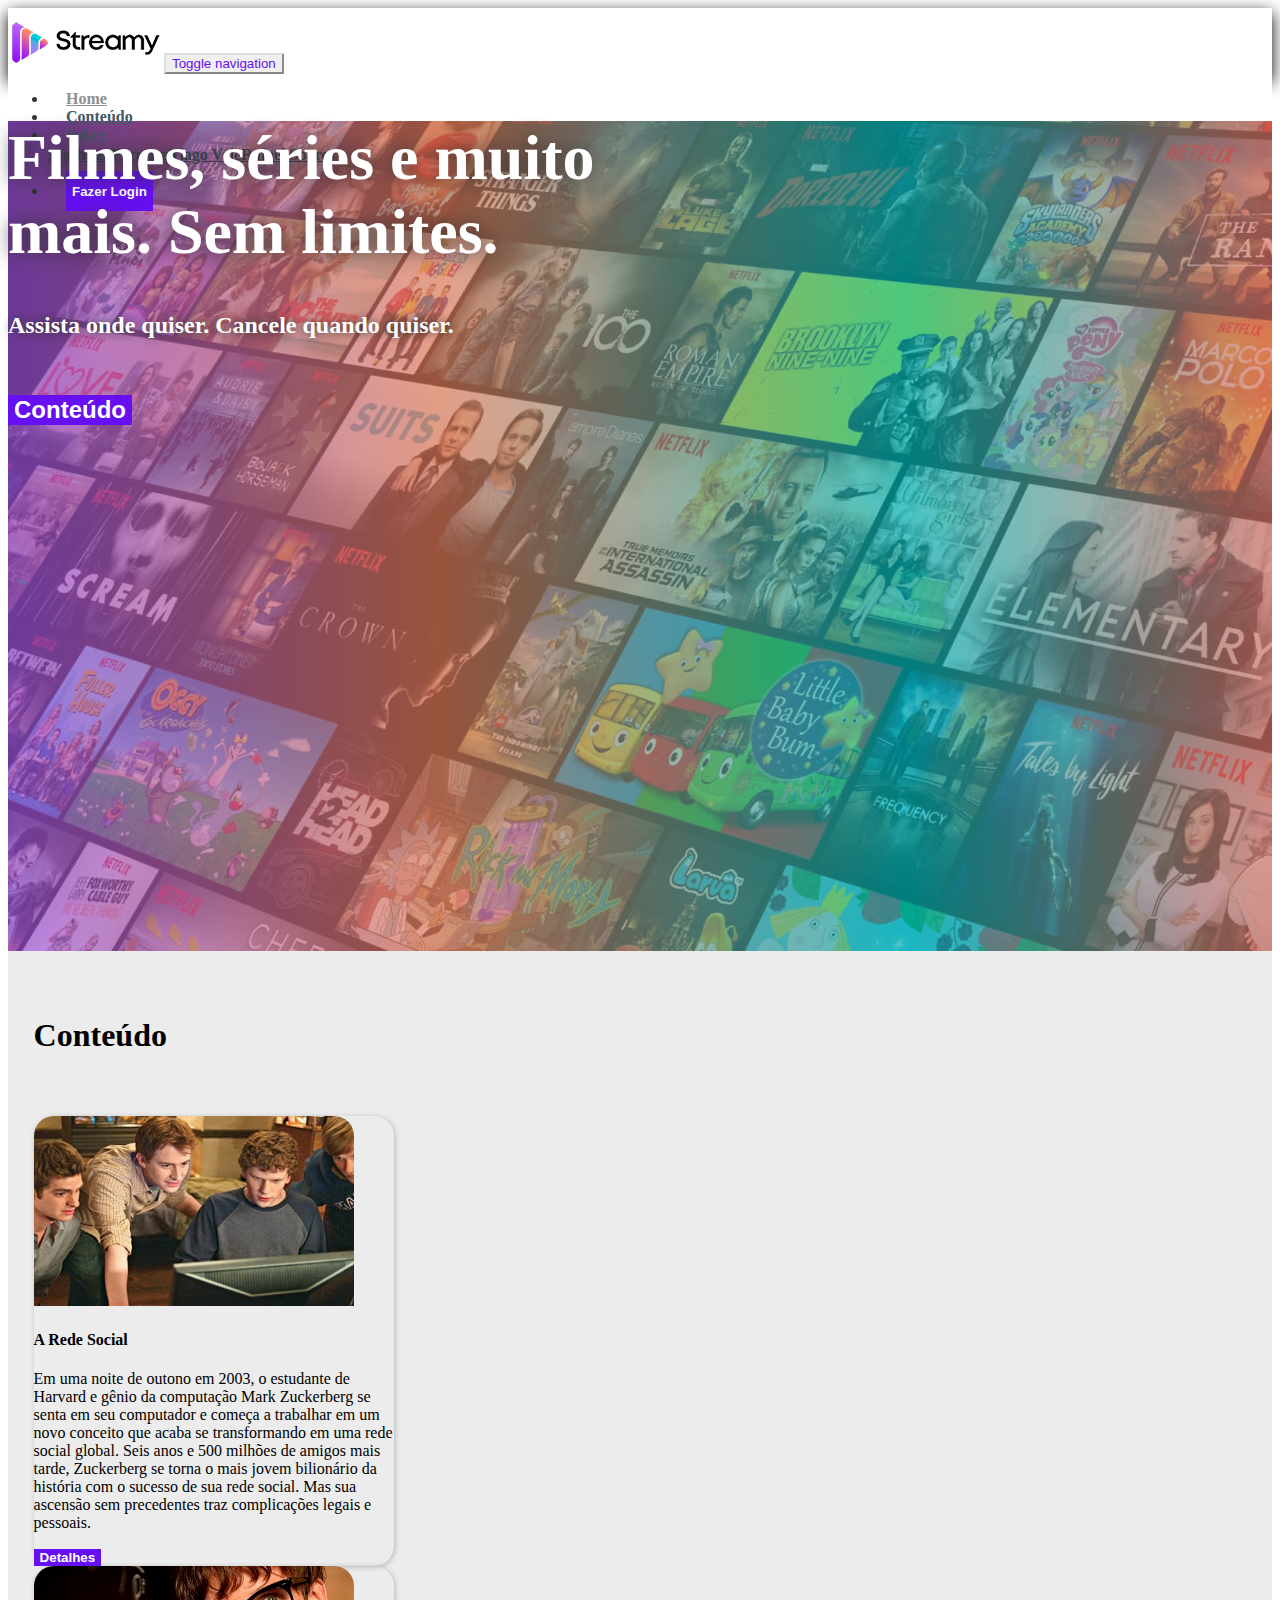
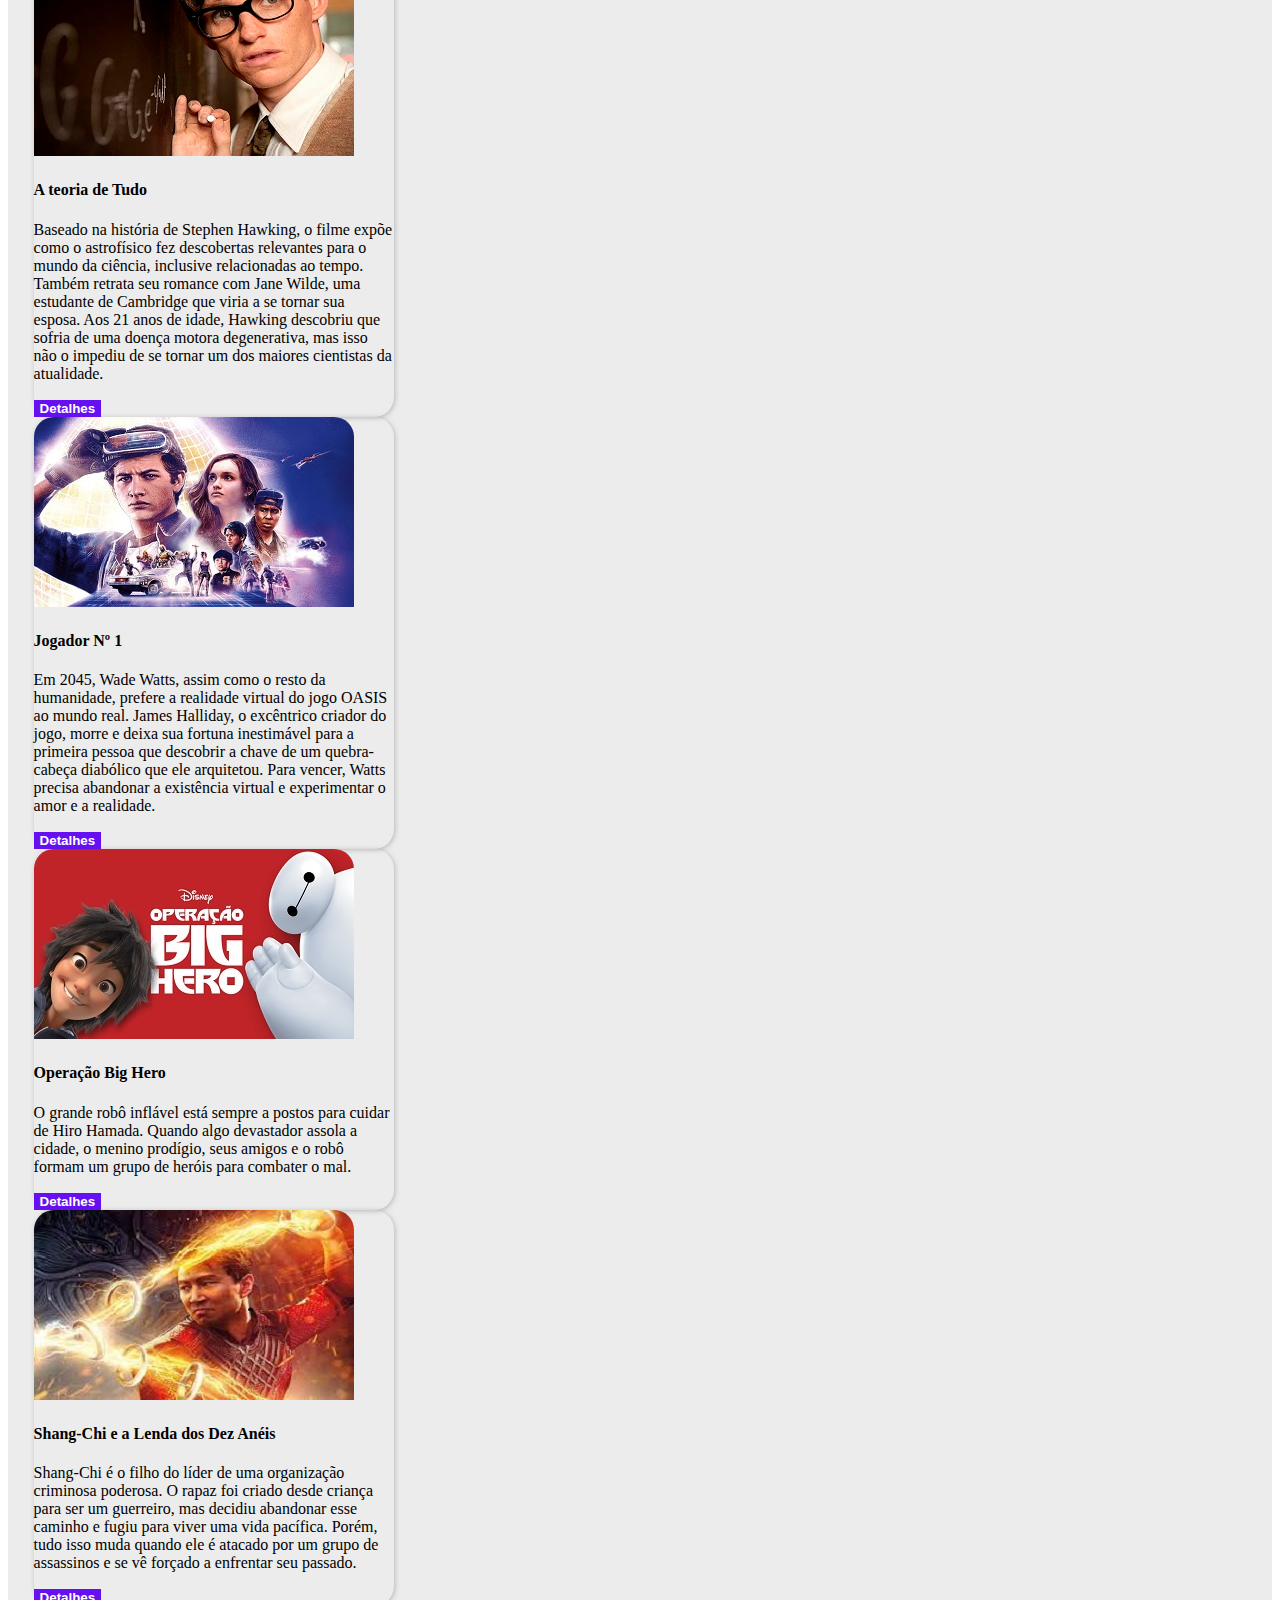
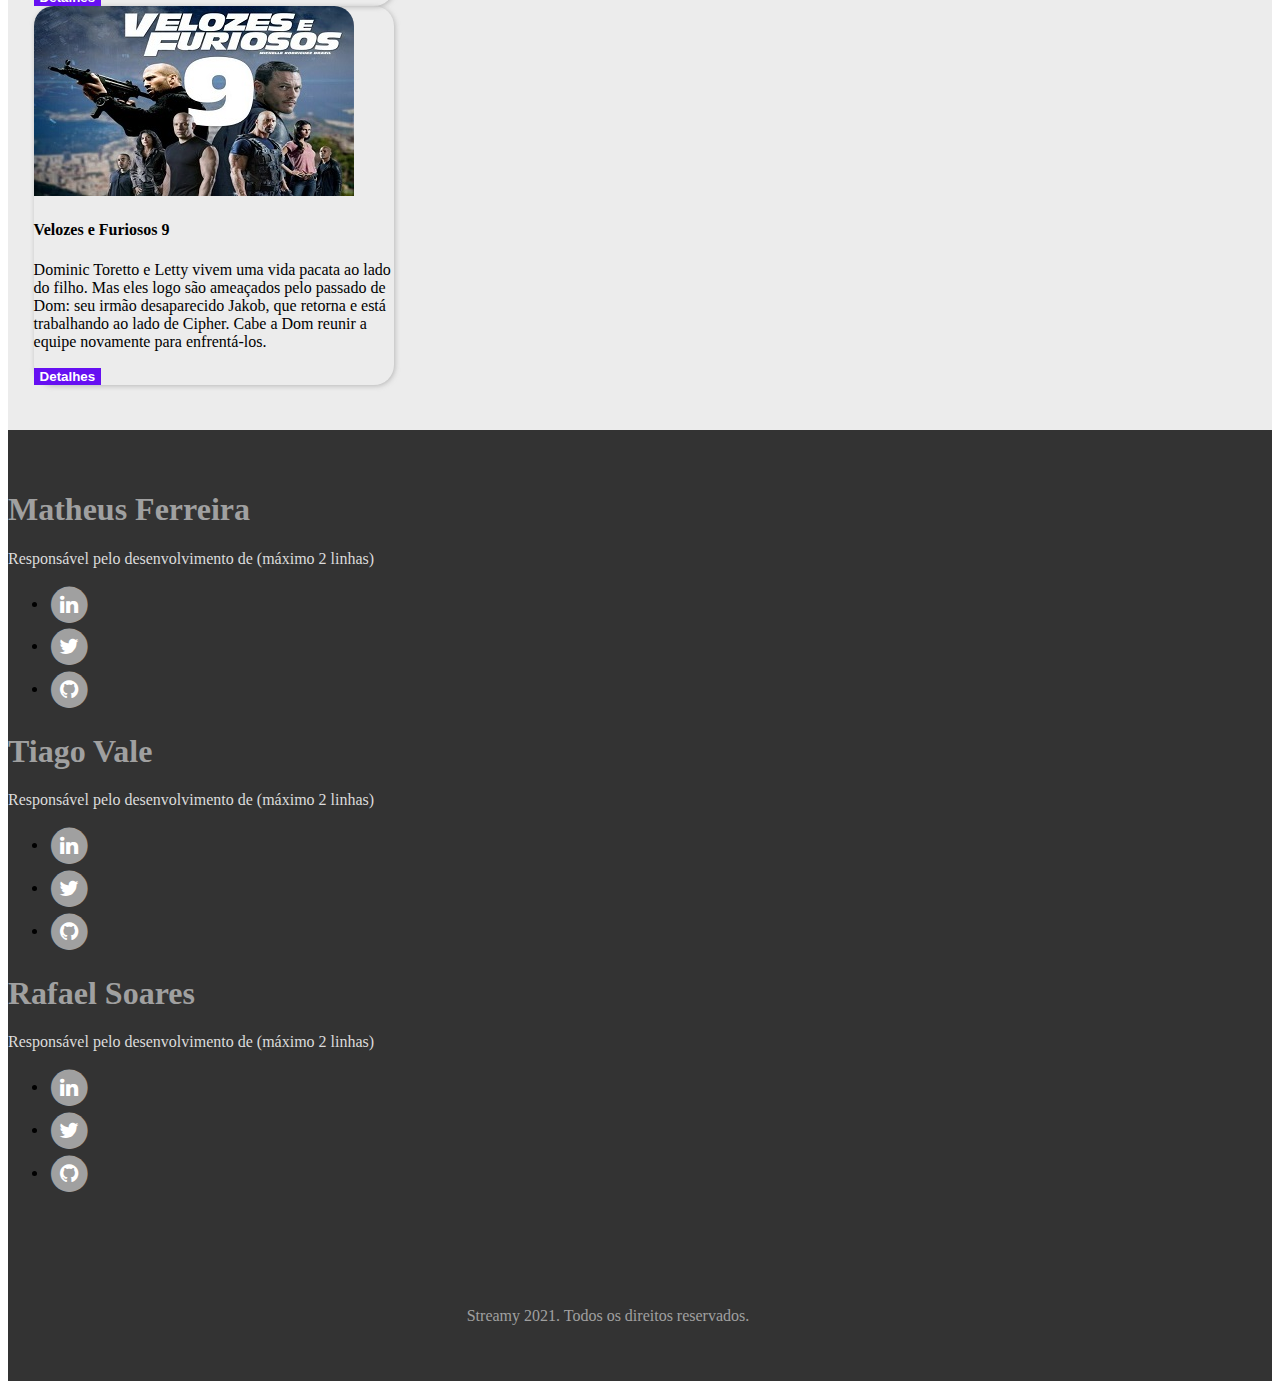
==== index.html @ 16a861c8 "adicionado titulo e sinopse pagina inicial" ====
<!DOCTYPE html>
<html lang="pt-br">
	<head>
		<meta charset="utf-8">
		<meta name="viewport" content="width=device-width, initial-scale=1.0, shrink-to-fit=no">
		<title>Streamy | Home</title>
		<link href="https://cdn.jsdelivr.net/npm/bootstrap@5.1.3/dist/css/bootstrap.min.css" rel="stylesheet" integrity="sha384-1BmE4kWBq78iYhFldvKuhfTAU6auU8tT94WrHftjDbrCEXSU1oBoqyl2QvZ6jIW3" crossorigin="anonymous">
		<link rel="stylesheet" href="https://cdnjs.cloudflare.com/ajax/libs/font-awesome/4.7.0/css/font-awesome.min.css">
		<link rel="stylesheet" href="css/styles.css">
	</head>
	<body>


		<!-- Início: Navegação -->
		<header id="site-nav" class="sticky-top">
			<div id="site-nav-container" class="container-fluid d-flex justify-content-center">
				<nav id="site-nav-navbar" class="navbar navbar-light navbar-expand-md navigation-clean">
					<div id="site-nav-logo" class="container">
						<a href="#"><img src="img/logo.png" alt="Streamy Logo"></a><button data-bs-toggle="collapse" class="navbar-toggler" data-bs-target="#site-nav-menu"><span class="visually-hidden">Toggle navigation</span><span class="navbar-toggler-icon"></span></button>
						<div id="site-nav-menu" class="collapse navbar-collapse">
							<ul class="navbar-nav text-uppercase d-flex align-items-center ms-auto">
								<li class="nav-item"><a class="nav-link active" href="index.html">Home</a></li>
								<li class="nav-item"><a class="nav-link" href="#site-main-conteudo">Conteúdo</a></li>
								<li class="nav-item dropdown">
									<a class="dropdown-toggle nav-link" aria-expanded="false" data-bs-toggle="dropdown" href="#">Sobre</a>
									<div class="dropdown-menu"><a class="dropdown-item" href="#">Matheus Ferreira</a><a class="dropdown-item" href="#">Tiago Vale</a><a class="dropdown-item" href="#">Rafael Soares</a></div>
								</li>
								<li class="nav-item"><a class="nav-link" href="#"><button id="site-button" class="button-login btn btn-primary text-uppercase" type="button">Fazer Login</button></a></li>
							</ul>
						</div>
					</div>
				</nav>
			</div>
		</header>
		<!-- Fim: Navegação -->


		<!-- Início: Conteúdo Principal -->
		<main>

			<!-- Início: Hero Banner -->
			<div id="site-main-hero" class="container-fluid d-flex justify-content-center align-items-center">
				<div class="row">
					<div id="site-main-hero-content" class="col text-center">
						<h1 class="hero-title">Filmes, séries e muito mais. Sem limites.</h1>
						<h2>Assista onde quiser. Cancele quando quiser.</h2>
						<button id="site-button" class="btn btn-primary text-uppercase button-conteudo" type="button">Conteúdo</button>
					</div>
				</div>
			</div>
			<!-- End: Container Hero Banner -->

			<!-- Start: Container Seção Conteúdo -->
			<div id="site-main-conteudo" class="container-fluid d-flex flex-column align-items-center">
				<div class="row tamanho-fixo">
					<div class="col">
						<h1 class="text-center">Conteúdo</h1>
					</div>
				</div>
				<div id="container-cartoes" class="row tamanho-fixo d-flex justify-content-center gap-3">
					<div id="card-filmes" class="col-sm-auto col-md-6 col-lg-6 col-xl-4 col-xxl-4 card-streamy">
						<div class="card-group">
							<div class="card">
								<img class="card-img-top w-100 d-block" src="img/a-rede-social.jpg" alt="A Rede Social">
								<div class="card-body">
									<h4 class="card-title">A Rede Social</h4>
									<p class="card-text">Em uma noite de outono em 2003, o estudante de Harvard e gênio da computação Mark Zuckerberg se senta em seu computador e começa a trabalhar em um novo conceito que acaba se transformando em uma rede social global. Seis anos e 500 milhões de amigos mais tarde, Zuckerberg se torna o mais jovem bilionário da história com o sucesso de sua rede social. Mas sua ascensão sem precedentes traz complicações legais e pessoais.</p>
									<button id="site-button" class="btn btn-primary" type="button">Detalhes</button>
								</div>
							</div>
						</div>
					</div>
					<div id="card-filmes" class="col-sm-auto col-md-6 col-lg-6 col-xl-4 col-xxl-4 card-streamy">
						<div class="card-group">
							<div class="card">
								<img class="card-img-top w-100 d-block" src="img/a-teoria-de-tudo.jpg" alt="A Teoria de Tudo">
								<div class="card-body">
									<h4 class="card-title">A teoria de Tudo</h4>
									<p class="card-text">Baseado na história de Stephen Hawking, o filme expõe como o astrofísico fez descobertas relevantes para o mundo da ciência, inclusive relacionadas ao tempo. Também retrata seu romance com Jane Wilde, uma estudante de Cambridge que viria a se tornar sua esposa. Aos 21 anos de idade, Hawking descobriu que sofria de uma doença motora degenerativa, mas isso não o impediu de se tornar um dos maiores cientistas da atualidade.</p>
									<button id="site-button" class="btn btn-primary" type="button">Detalhes</button>
								</div>
							</div>
						</div>
					</div>
					<div id="card-filmes" class="col-sm-auto col-md-6 col-lg-6 col-xl-4 col-xxl-4 card-streamy">
						<div class="card-group">
							<div class="card">
								<img class="card-img-top w-100 d-block" src="img/jogador-n1.jpg" alt="Jogador Número 1">
								<div class="card-body">
									<h4 class="card-title">Jogador Nº 1</h4>
									<p class="card-text">Em 2045, Wade Watts, assim como o resto da humanidade, prefere a realidade virtual do jogo OASIS ao mundo real. James Halliday, o excêntrico criador do jogo, morre e deixa sua fortuna inestimável para a primeira pessoa que descobrir a chave de um quebra-cabeça diabólico que ele arquitetou. Para vencer, Watts precisa abandonar a existência virtual e experimentar o amor e a realidade.</p>
									<button id="site-button" class="btn btn-primary" type="button">Detalhes</button>
								</div>
							</div>
						</div>
					</div>
					<div id="card-filmes" class="col-sm-auto col-md-6 col-lg-6 col-xl-4 col-xxl-4 card-streamy">
						<div class="card-group">
							<div class="card">
								<img class="card-img-top w-100 d-block" src="img/operacao-big-hero.jpg" alt="Operação Big Hero">
								<div class="card-body">
									<h4 class="card-title">Operação Big Hero</h4>
									<p class="card-text">O grande robô inflável está sempre a postos para cuidar de Hiro Hamada. Quando algo devastador assola a cidade, o menino prodígio, seus amigos e o robô formam um grupo de heróis para combater o mal.</p>
									<button id="site-button" class="btn btn-primary" type="button">Detalhes</button>
								</div>
							</div>
						</div>
					</div>
					<div id="card-filmes" class="col-sm-auto col-md-6 col-lg-6 col-xl-4 col-xxl-4 card-streamy">
						<div class="card-group">
							<div class="card">
								<img class="card-img-top w-100 d-block" src="img/shang-chi.jpg" alt="Shang-Chi e a Lenda dos Dez Anéis">
								<div class="card-body">
									<h4 class="card-title">Shang-Chi e a Lenda dos Dez Anéis</h4>
									<p class="card-text">Shang-Chi é o filho do líder de uma organização criminosa poderosa. O rapaz foi criado desde criança para ser um guerreiro, mas decidiu abandonar esse caminho e fugiu para viver uma vida pacífica. Porém, tudo isso muda quando ele é atacado por um grupo de assassinos e se vê forçado a enfrentar seu passado.</p>
									<button id="site-button" class="btn btn-primary" type="button">Detalhes</button>
								</div>
							</div>
						</div>
					</div>
					<div id="card-filmes" class="col-sm-auto col-md-6 col-lg-6 col-xl-4 col-xxl-4 card-streamy">
						<div class="card-group">
							<div class="card">
								<img class="card-img-top w-100 d-block" src="img/velozes-e-furiosos9.jpg" alt="Velozes e Furiosos 9">
								<div class="card-body">
									<h4 class="card-title">Velozes e Furiosos 9</h4>
									<p class="card-text">Dominic Toretto e Letty vivem uma vida pacata ao lado do filho. Mas eles logo são ameaçados pelo passado de Dom: seu irmão desaparecido Jakob, que retorna e está trabalhando ao lado de Cipher. Cabe a Dom reunir a equipe novamente para enfrentá-los.</p>
									<button id="site-button" class="btn btn-primary" type="button">Detalhes</button>
								</div>
							</div>
						</div>
					</div>
				</div>
			</div>
			<!-- Fim: Seção Conteúdo -->

		</main>
        <!-- Fim: Conteúdo Principal -->

        <!-- Início: Rodapé -->
		<footer>
			<div class="container-fluid d-flex justify-content-center">
				<div id="container-cartoes" class="row d-flex justify-content-center gap-3 tamanho-fixo">
					<div id="autores" class="col-4 text-center text-sm-center text-md-center text-lg-start text-xl-start text-xxl-start d-flex flex-column justify-content-evenly align-items-center align-items-sm-center align-items-md-center align-items-lg-start align-items-xl-start align-items-xxl-start">
						<h1 class="display-6">Matheus Ferreira</h1>
						<p>Responsável pelo desenvolvimento de (máximo 2 linhas)</p>
						<ul class="list-inline text-center">
							<li class="list-inline-item"><a href="#"><span class="fa-stack fa-lg"><i class="fa fa-circle fa-stack-2x"></i><i class="fa fa-linkedin fa-stack-1x fa-inverse"></i></span></a></li>
							<li class="list-inline-item"><a href="#"><span class="fa-stack fa-lg"><i class="fa fa-circle fa-stack-2x"></i><i class="fa fa-twitter fa-stack-1x fa-inverse"></i></span></a></li>
							<li class="list-inline-item"><a href="#"><span class="fa-stack fa-lg"><i class="fa fa-circle fa-stack-2x"></i><i class="fa fa-github fa-stack-1x fa-inverse"></i></span></a></li>
						</ul>
					</div>
					<div id="autores" class="col-4 text-center text-sm-center text-md-center text-lg-end text-xl-end text-xxl-center d-flex flex-column justify-content-evenly align-items-center align-items-sm-center align-items-md-center align-items-lg-end align-items-xl-end align-items-xxl-center">
						<h1 class="display-6">Tiago Vale</h1>
						<p>Responsável pelo desenvolvimento de (máximo 2 linhas)</p>
						<ul class="list-inline text-center">
							<li class="list-inline-item"><a href="#"><span class="fa-stack fa-lg"><i class="fa fa-circle fa-stack-2x"></i><i class="fa fa-linkedin fa-stack-1x fa-inverse"></i></span></a></li>
							<li class="list-inline-item"><a href="#"><span class="fa-stack fa-lg"><i class="fa fa-circle fa-stack-2x"></i><i class="fa fa-twitter fa-stack-1x fa-inverse"></i></span></a></li>
							<li class="list-inline-item"><a href="#"><span class="fa-stack fa-lg"><i class="fa fa-circle fa-stack-2x"></i><i class="fa fa-github fa-stack-1x fa-inverse"></i></span></a></li>
						</ul>
					</div>
					<div id="autores" class="col-4 text-center text-sm-center text-md-center text-lg-center text-xl-center text-xxl-end d-flex flex-column justify-content-evenly align-items-center align-items-sm-center align-items-md-center align-items-lg-center align-items-xl-center align-items-xxl-end">
						<h1 class="display-6">Rafael Soares</h1>
						<p>Responsável pelo desenvolvimento de (máximo 2 linhas)</p>
						<ul class="list-inline text-center">
							<li class="list-inline-item"><a href="#"><span class="fa-stack fa-lg"><i class="fa fa-circle fa-stack-2x"></i><i class="fa fa-linkedin fa-stack-1x fa-inverse"></i></span></a></li>
							<li class="list-inline-item"><a href="#"><span class="fa-stack fa-lg"><i class="fa fa-circle fa-stack-2x"></i><i class="fa fa-twitter fa-stack-1x fa-inverse"></i></span></a></li>
							<li class="list-inline-item"><a href="#"><span class="fa-stack fa-lg"><i class="fa fa-circle fa-stack-2x"></i><i class="fa fa-github fa-stack-1x fa-inverse"></i></span></a></li>
						</ul>
					</div>
				</div>
			</div>
			<div class="container-fluid d-flex justify-content-center">
				<div id="container-cartoes" class="row d-flex justify-content-center gap-3 tamanho-fixo">
					<div id="copyright" class="col">
						<p>Streamy 2021. Todos os direitos reservados.</p>
					</div>
				</div>
			</div>
		</footer>
        <!-- Fim: Rodapé -->

        <!-- Início: Scripts -->
		<script src="https://cdnjs.cloudflare.com/ajax/libs/jquery/3.6.0/jquery.min.js"></script>
		<script src="https://cdn.jsdelivr.net/npm/@popperjs/core@2.10.2/dist/umd/popper.min.js" integrity="sha384-7+zCNj/IqJ95wo16oMtfsKbZ9ccEh31eOz1HGyDuCQ6wgnyJNSYdrPa03rtR1zdB" crossorigin="anonymous"></script>
        <script src="https://cdn.jsdelivr.net/npm/bootstrap@5.1.3/dist/js/bootstrap.min.js" integrity="sha384-QJHtvGhmr9XOIpI6YVutG+2QOK9T+ZnN4kzFN1RtK3zEFEIsxhlmWl5/YESvpZ13" crossorigin="anonymous"></script>
        <!-- Fim: Scripts-->

	</body>
</html>
---- css/styles.css ----
html {
  scroll-padding-top: 70px;
}

.navigation-clean {
  background-color: #fff;
  padding-top: .75rem;
  padding-bottom: .75rem;
  color: #333;
  border-radius: 0;
  -webkit-box-shadow: none;
          box-shadow: none;
  border: none;
  margin-bottom: 0;
}

.navigation-clean .navbar-toggler {
  border-color: #ddd;
  color: #6610f2;
}

.navigation-clean .navbar-toggler:hover {
  background: none;
}

.navigation-clean .navbar-toggler:focus {
  background: none;
}

.navigation-clean .navbar-nav > li > .dropdown-menu {
  margin-top: -5px;
  -webkit-box-shadow: none;
          box-shadow: none;
  background-color: #fff;
  border-radius: 2px;
}

.navigation-clean .dropdown-menu .dropdown-item {
  line-height: 2;
  color: #37434d;
}

.navigation-clean .dropdown-menu .dropdown-item:focus {
  line-height: 2;
  color: #37434d;
  background-color: #eee;
}

.navigation-clean .dropdown-menu .dropdown-item:hover {
  background-color: #eee;
  color: inherit;
}

.navigation-clean.navbar-light .navbar-nav .nav-link.active {
  color: #8f8f8f;
  -webkit-box-shadow: none;
          box-shadow: none;
  background: none;
  pointer-events: none;
}

.navigation-clean.navbar-light .navbar-nav .nav-link.active:focus {
  color: #8f8f8f;
  -webkit-box-shadow: none;
          box-shadow: none;
  background: none;
  pointer-events: none;
}

.navigation-clean.navbar-light .navbar-nav .nav-link.active:hover {
  color: #8f8f8f;
  -webkit-box-shadow: none;
          box-shadow: none;
  background: none;
  pointer-events: none;
}

.navigation-clean.navbar-light .navbar-nav .nav-link {
  color: #465765;
}

.navigation-clean.navbar-light .navbar-nav .nav-link:focus {
  color: #37434d;
  background-color: transparent;
}

.navigation-clean.navbar-light .navbar-nav .nav-link:hover {
  color: #37434d;
  background-color: transparent;
}

.navigation-clean.navbar .navbar-nav .nav-link {
  padding-left: 18px;
  padding-right: 18px;
}

#site-nav {
  width: 100%;
  height: 70px;
}

#site-nav-menu {
  background-color: #fff;
}

#site-nav-container {
  -webkit-box-shadow: 0 5px 16px;
          box-shadow: 0 5px 16px;
  height: 70px;
  background-color: #fff;
}

#site-nav-navbar {
  padding: 10px 0;
  width: 100%;
}

#site-nav-menu.navbar-collapse.collapse.show {
  padding: 20px;
  border-bottom-right-radius: 20px;
  border-bottom-left-radius: 20px;
}

ul.navbar-nav {
  font-weight: 700;
}

#site-main-hero {
  height: 92.2vh;
  background: -webkit-gradient(linear, left top, right top, from(rgba(181, 94, 255, 0.6)), color-stop(34%, rgba(254, 138, 100, 0.6)), color-stop(71%, rgba(0, 207, 208, 0.6)), to(rgba(252, 131, 115, 0.6))), url(../img/movies-bg.jpg) center/cover no-repeat;
  background: linear-gradient(90deg, rgba(181, 94, 255, 0.6), rgba(254, 138, 100, 0.6) 34%, rgba(0, 207, 208, 0.6) 71%, rgba(252, 131, 115, 0.6) 100%), url(../img/movies-bg.jpg) center/cover no-repeat;
}

#site-main-hero-content {
  max-width: 680px;
  width: 100%;
}

#site-main-hero-content .hero-title {
  font-size: 4rem;
  font-weight: 700;
  color: #fff;
  text-shadow: 0 0 20px #333;
}

#site-main-hero-content h2 {
  color: #fff;
  text-shadow: 0 0 10px #333;
}

#site-button {
  border: 0;
  background-color: #6610f2;
  color: #fff;
  font-weight: 700;
}

.button-login {
  height: 40px;
}

.button-conteudo {
  font-size: 24px;
  margin-top: 2.25rem;
}

#site-main-conteudo {
  padding: 5vh 2vw;
  background-color: #ececec;
}

#container-cartoes {
  padding-top: 40px;
  margin: 0;
}

.card-group {
  border-radius: 20px;
}

.card {
  border-radius: 20px;
  -webkit-box-shadow: rgba(150, 150, 150, 0.6) 1px 1px 5px;
          box-shadow: rgba(150, 150, 150, 0.6) 1px 1px 5px;
}

.tamanho-fixo {
  max-width: 1200px;
  width: 100%;
}

.card-streamy {
  padding: 0;
  max-width: 360px;
  width: 100%;
}

.card-streamy img {
  border-top-right-radius: 20px;
  border-top-left-radius: 20px;
}

footer {
  background-color: #333;
}

footer #container-cartoes {
  padding-bottom: 40px;
}

footer a {
  color: #a0a0a0;
  text-decoration: none;
  -webkit-transition-property: color;
  transition-property: color;
  -webkit-transition-duration: 1s;
          transition-duration: 1s;
}

footer a:hover {
  color: #6610f2;
}

#autores {
  max-width: 380px;
  width: 100%;
}

#autores h1 {
  color: #a0a0a0;
}

#autores p {
  color: #dcdcdc;
}

#copyright p {
  font-size: 16px;
  text-align: center;
  color: #a0a0a0;
}

@media (min-width: 768px) {
  .navigation-clean {
    padding-top: 1rem;
    padding-bottom: 1rem;
  }
}
/*# sourceMappingURL=styles.css.map */
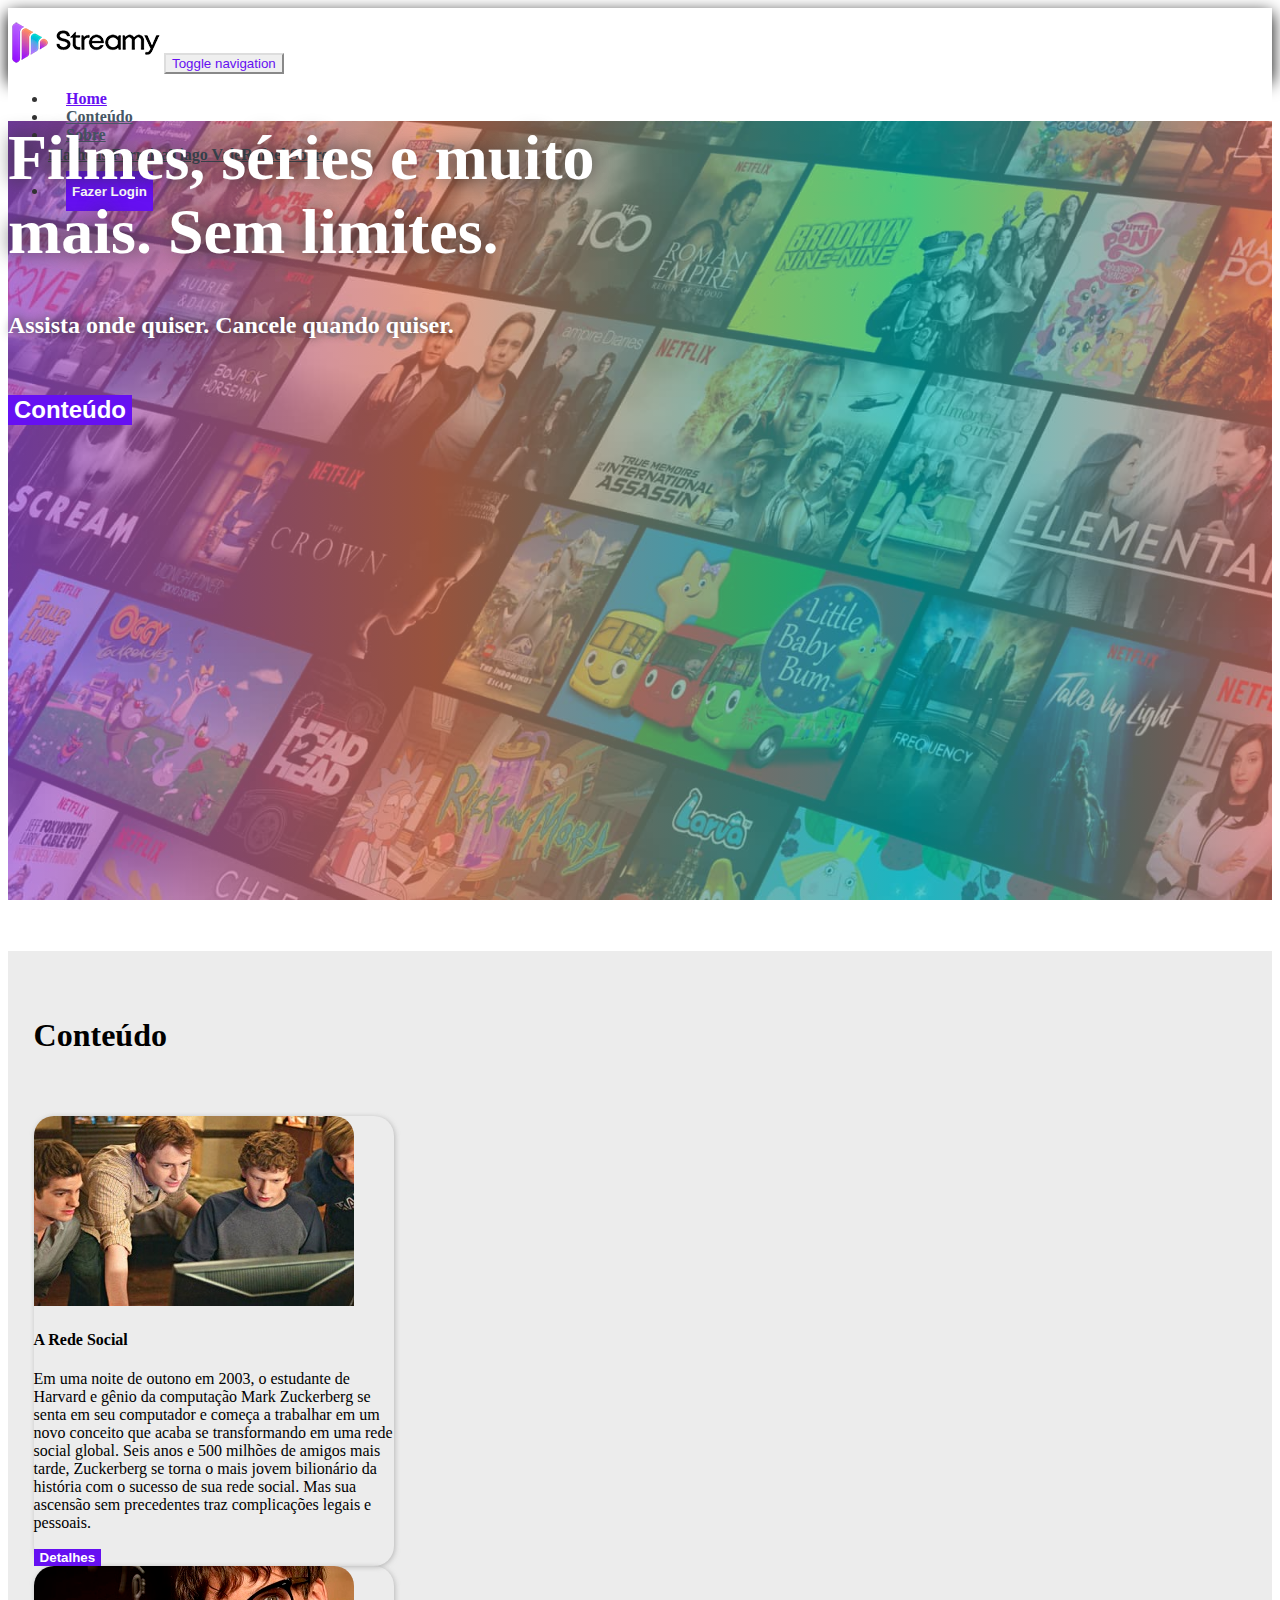
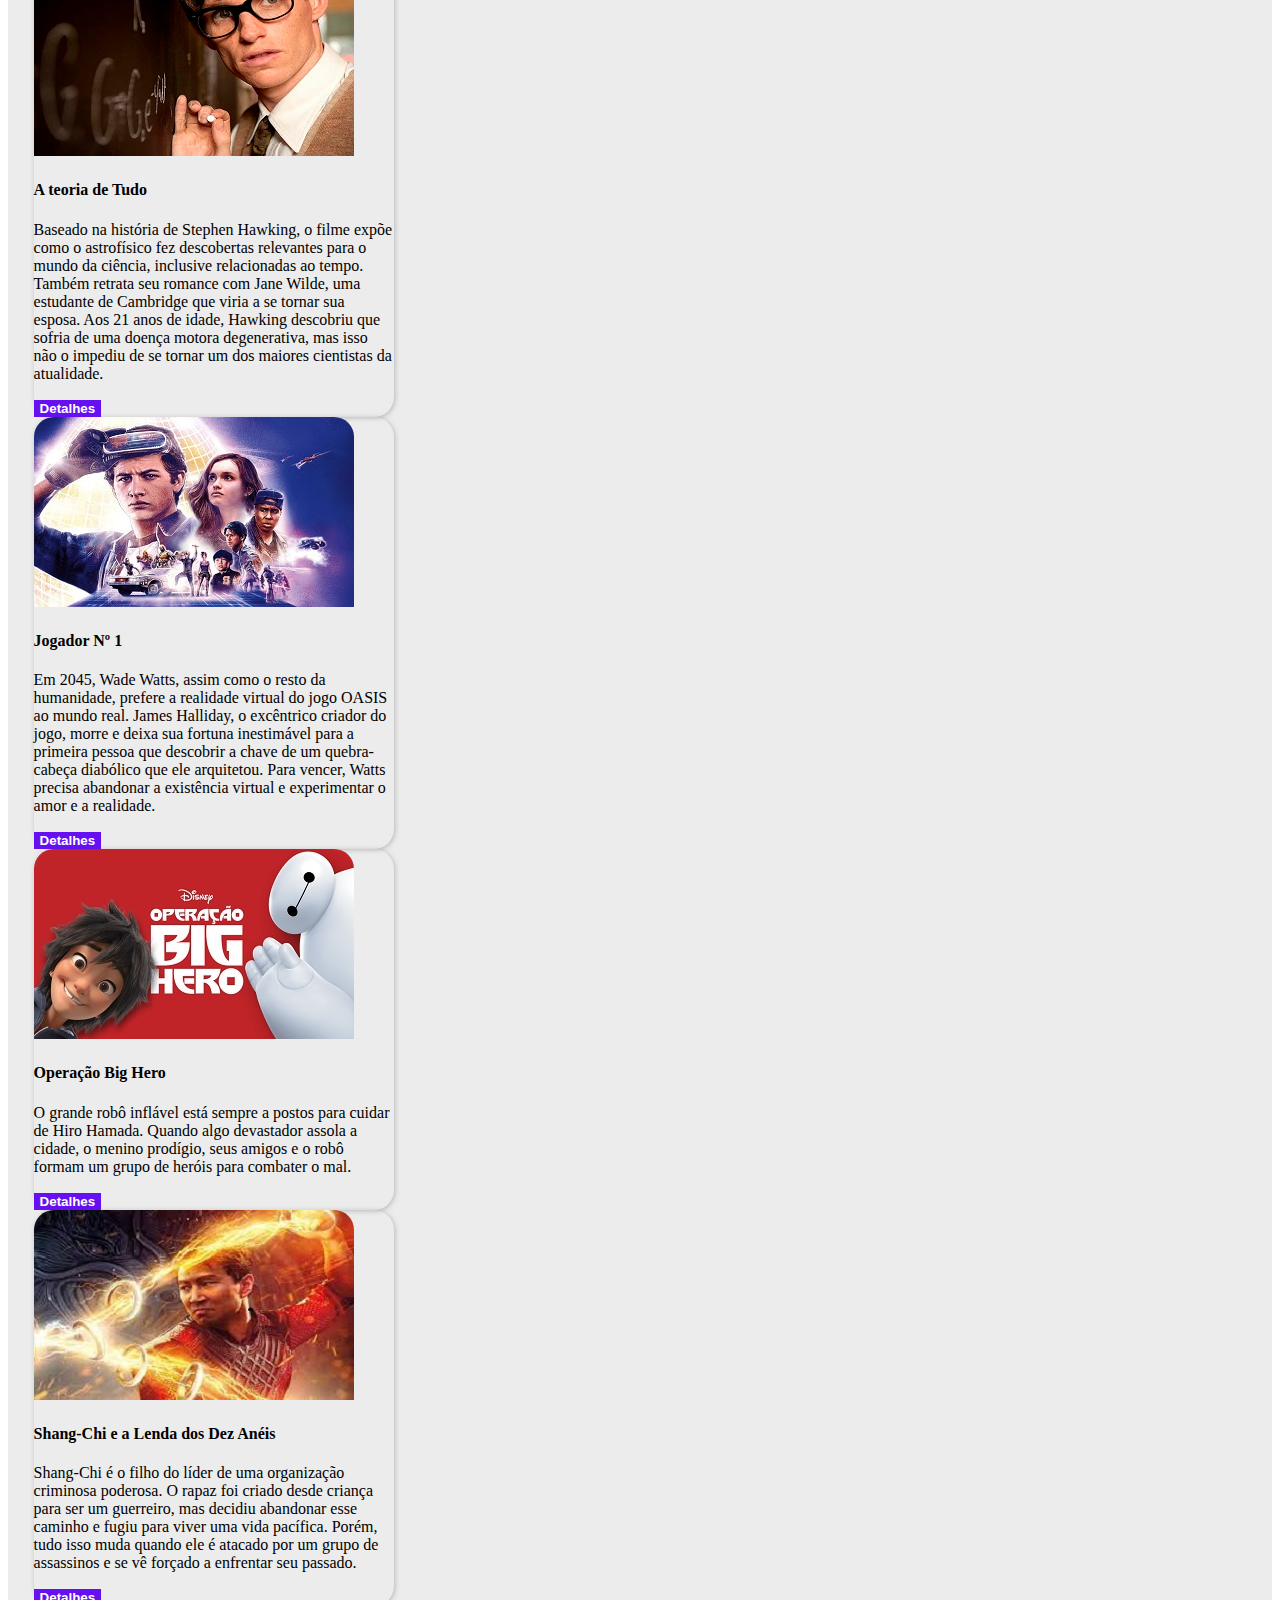
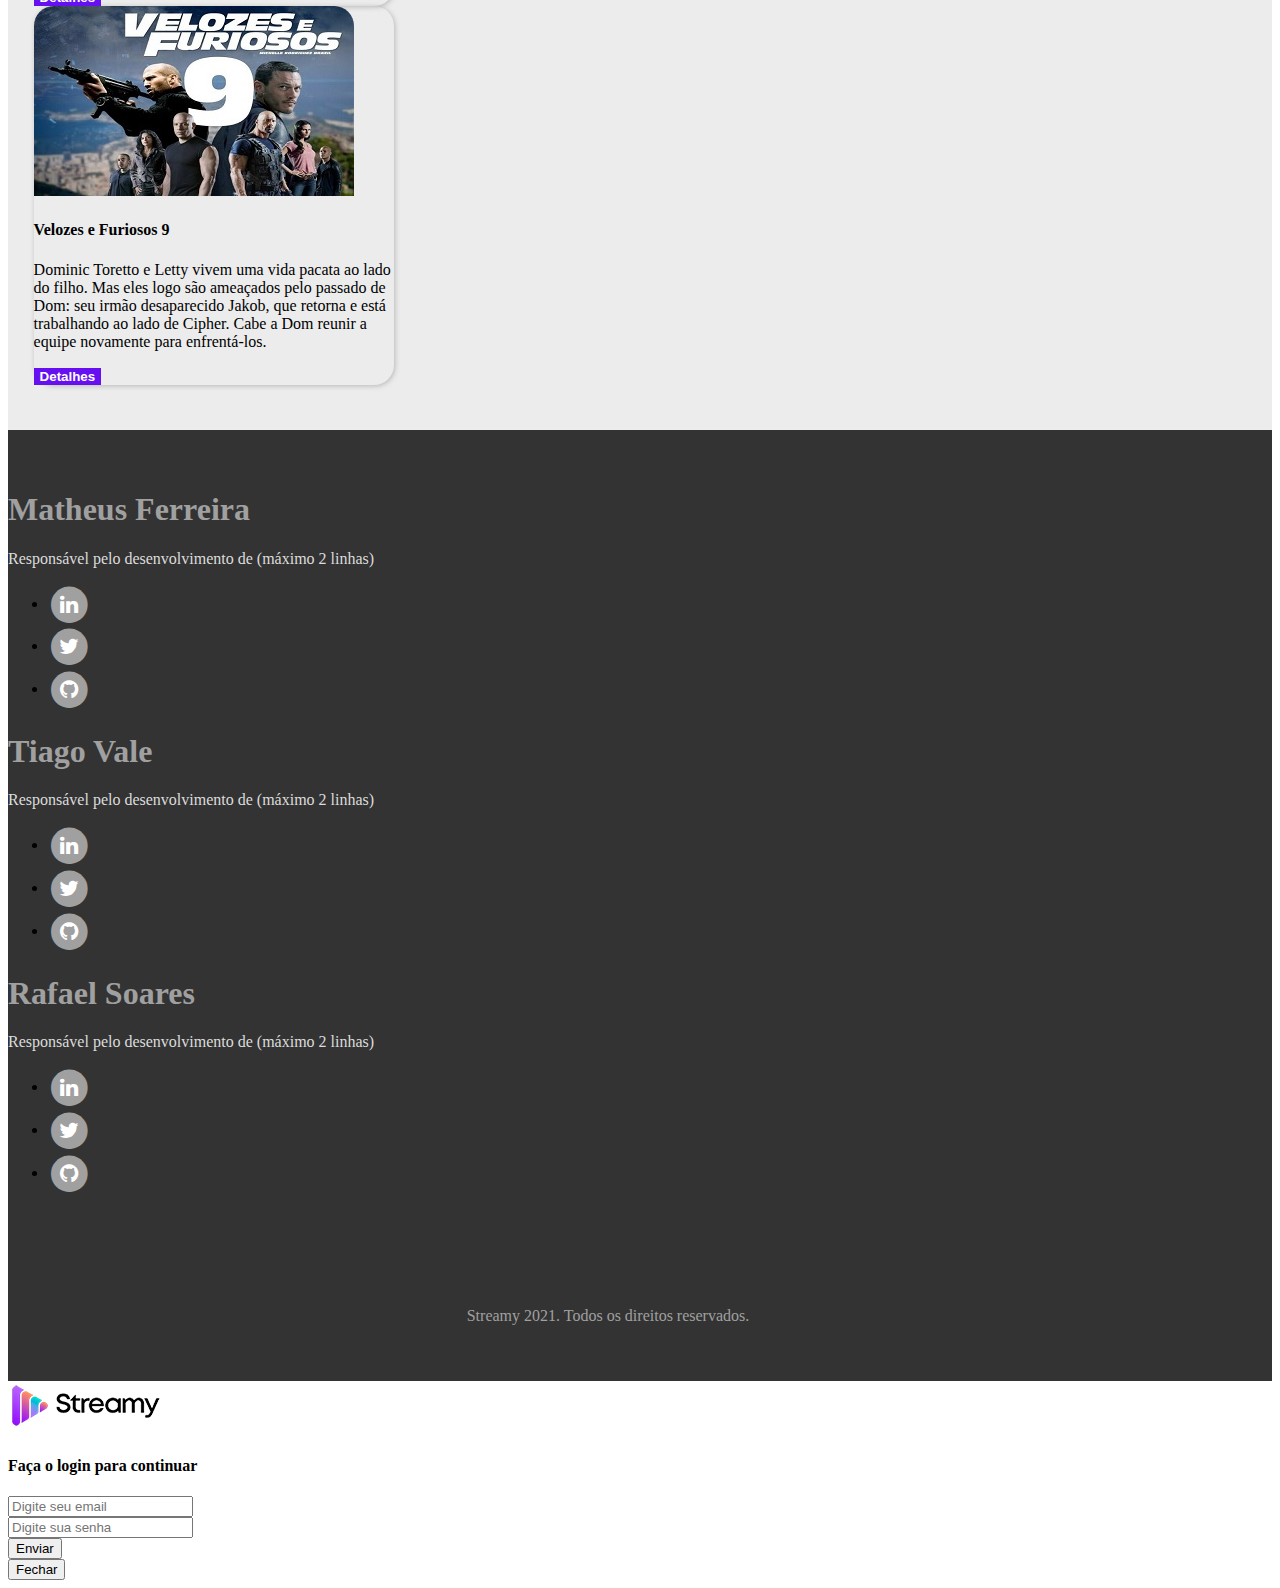
==== commit 2baf605b: "Adição de Tela de Login" ====
--- a/index.html
+++ b/index.html
@@ -25,7 +25,8 @@
 									<a class="dropdown-toggle nav-link" aria-expanded="false" data-bs-toggle="dropdown" href="#">Sobre</a>
 									<div class="dropdown-menu"><a class="dropdown-item" href="#">Matheus Ferreira</a><a class="dropdown-item" href="#">Tiago Vale</a><a class="dropdown-item" href="#">Rafael Soares</a></div>
 								</li>
-								<li class="nav-item"><a class="nav-link" href="#"><button id="site-button" class="button-login btn btn-primary text-uppercase" type="button">Fazer Login</button></a></li>
+								<li class="nav-item"><a class="nav-link" href="#"><button id="site-button" class="button-login btn btn-primary text-uppercase" type="button" data-bs-target="#myModal" data-bs-toggle="modal"
+									>Fazer Login</button></a></li>
 							</ul>
 						</div>
 					</div>
@@ -180,6 +181,37 @@
 		</footer>
         <!-- Fim: Rodapé -->
 
+				<!-- Início: Modal Login -->
+				<div id="myModal" class="modal fade" tabindex="-1" role="dialog"><!-- Início do código da janela modal -->
+					<div class="modal-dialog">
+							<div class="modal-content">
+									<div class="modal-header"><!-- Header do modal -->
+										<a href="#"><img src="img/logo.png" alt="Streamy Logo"></a>
+									</div>
+									<div class="modal-sub">
+										<h4>Faça o login para continuar</h4>
+									</div>
+									<div class="modal-body"><!-- Corpo do modal -->
+											<form action=""><!-- Início do Formulário -->
+													<div class="form-group">
+															<input type="email" class="form-control" placeholder="Digite seu email">
+													</div>
+													<div class="form-group">
+															<input type="password" class="form-control" placeholder="Digite sua senha">
+													</div>
+													<button class="btn btn-block btn-info">Enviar</button>
+											</form>
+									</div>
+									<div class="modal-footer"><!-- Footer do Modal -->
+											<button type="button" class="btn btn-default" data-dismiss="modal">
+													Fechar <span class="glyphicon glyphicon-remove" aria-hidden="true"></span>
+											</button>                
+									</div>
+							</div>
+					</div>
+				</div>
+				<!-- Fim: Modal Login -->
+
         <!-- Início: Scripts -->
 		<script src="https://cdnjs.cloudflare.com/ajax/libs/jquery/3.6.0/jquery.min.js"></script>
 		<script src="https://cdn.jsdelivr.net/npm/@popperjs/core@2.10.2/dist/umd/popper.min.js" integrity="sha384-7+zCNj/IqJ95wo16oMtfsKbZ9ccEh31eOz1HGyDuCQ6wgnyJNSYdrPa03rtR1zdB" crossorigin="anonymous"></script>
--- a/css/styles.css
+++ b/css/styles.css
@@ -52,7 +52,7 @@
 }
 
 .navigation-clean.navbar-light .navbar-nav .nav-link.active {
-  color: #8f8f8f;
+  color: #6610f2;
   -webkit-box-shadow: none;
           box-shadow: none;
   background: none;
@@ -60,7 +60,7 @@
 }
 
 .navigation-clean.navbar-light .navbar-nav .nav-link.active:focus {
-  color: #8f8f8f;
+  color: #6610f2;
   -webkit-box-shadow: none;
           box-shadow: none;
   background: none;
@@ -68,7 +68,7 @@
 }
 
 .navigation-clean.navbar-light .navbar-nav .nav-link.active:hover {
-  color: #8f8f8f;
+  color: #6610f2;
   -webkit-box-shadow: none;
           box-shadow: none;
   background: none;
@@ -80,12 +80,12 @@
 }
 
 .navigation-clean.navbar-light .navbar-nav .nav-link:focus {
-  color: #37434d;
+  color: #6610f2;
   background-color: transparent;
 }
 
 .navigation-clean.navbar-light .navbar-nav .nav-link:hover {
-  color: #37434d;
+  color: #6610f2;
   background-color: transparent;
 }
 
@@ -115,12 +115,6 @@
   width: 100%;
 }
 
-#site-nav-menu.navbar-collapse.collapse.show {
-  padding: 20px;
-  border-bottom-right-radius: 20px;
-  border-bottom-left-radius: 20px;
-}
-
 ul.navbar-nav {
   font-weight: 700;
 }
@@ -129,6 +123,10 @@
   height: 92.2vh;
   background: -webkit-gradient(linear, left top, right top, from(rgba(181, 94, 255, 0.6)), color-stop(34%, rgba(254, 138, 100, 0.6)), color-stop(71%, rgba(0, 207, 208, 0.6)), to(rgba(252, 131, 115, 0.6))), url(../img/movies-bg.jpg) center/cover no-repeat;
   background: linear-gradient(90deg, rgba(181, 94, 255, 0.6), rgba(254, 138, 100, 0.6) 34%, rgba(0, 207, 208, 0.6) 71%, rgba(252, 131, 115, 0.6) 100%), url(../img/movies-bg.jpg) center/cover no-repeat;
+  background-attachment: fixed;
+  background-position: center;
+  background-repeat: no-repeat;
+  background-size: cover;
 }
 
 #site-main-hero-content {
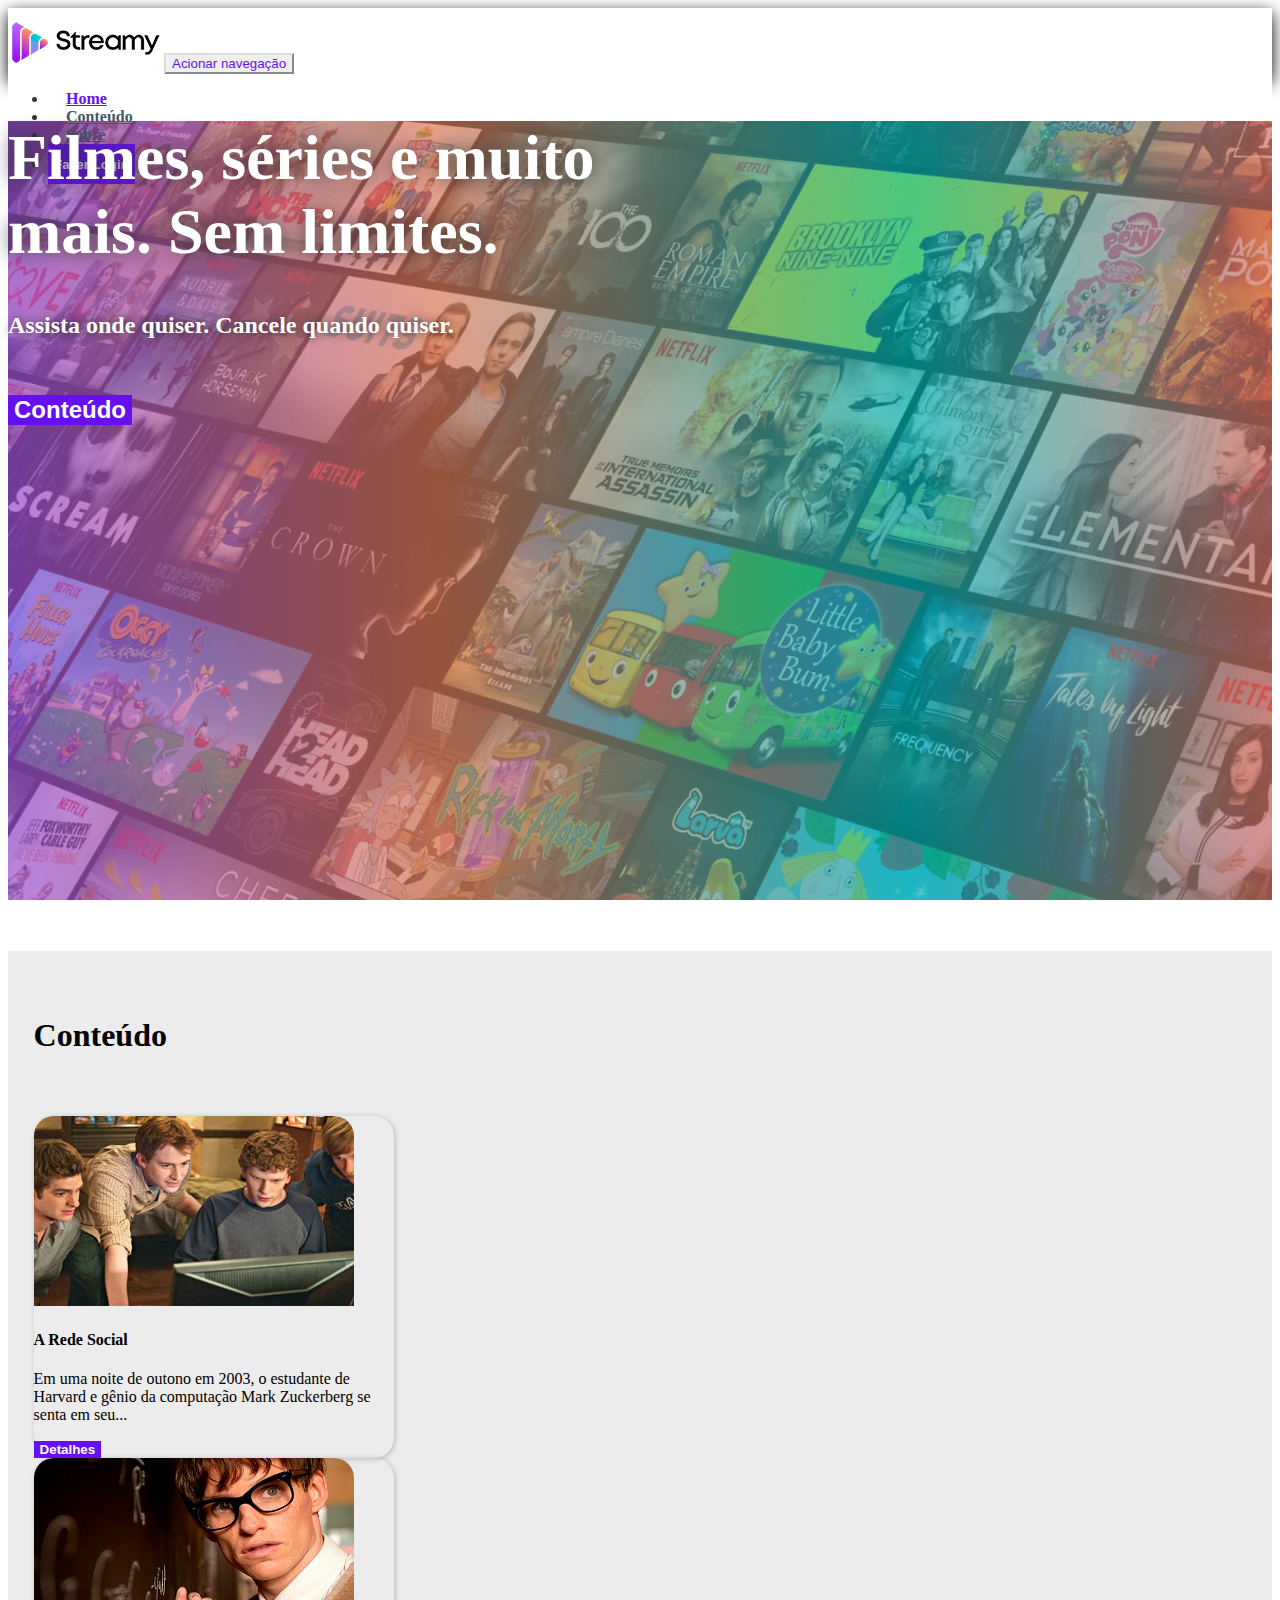
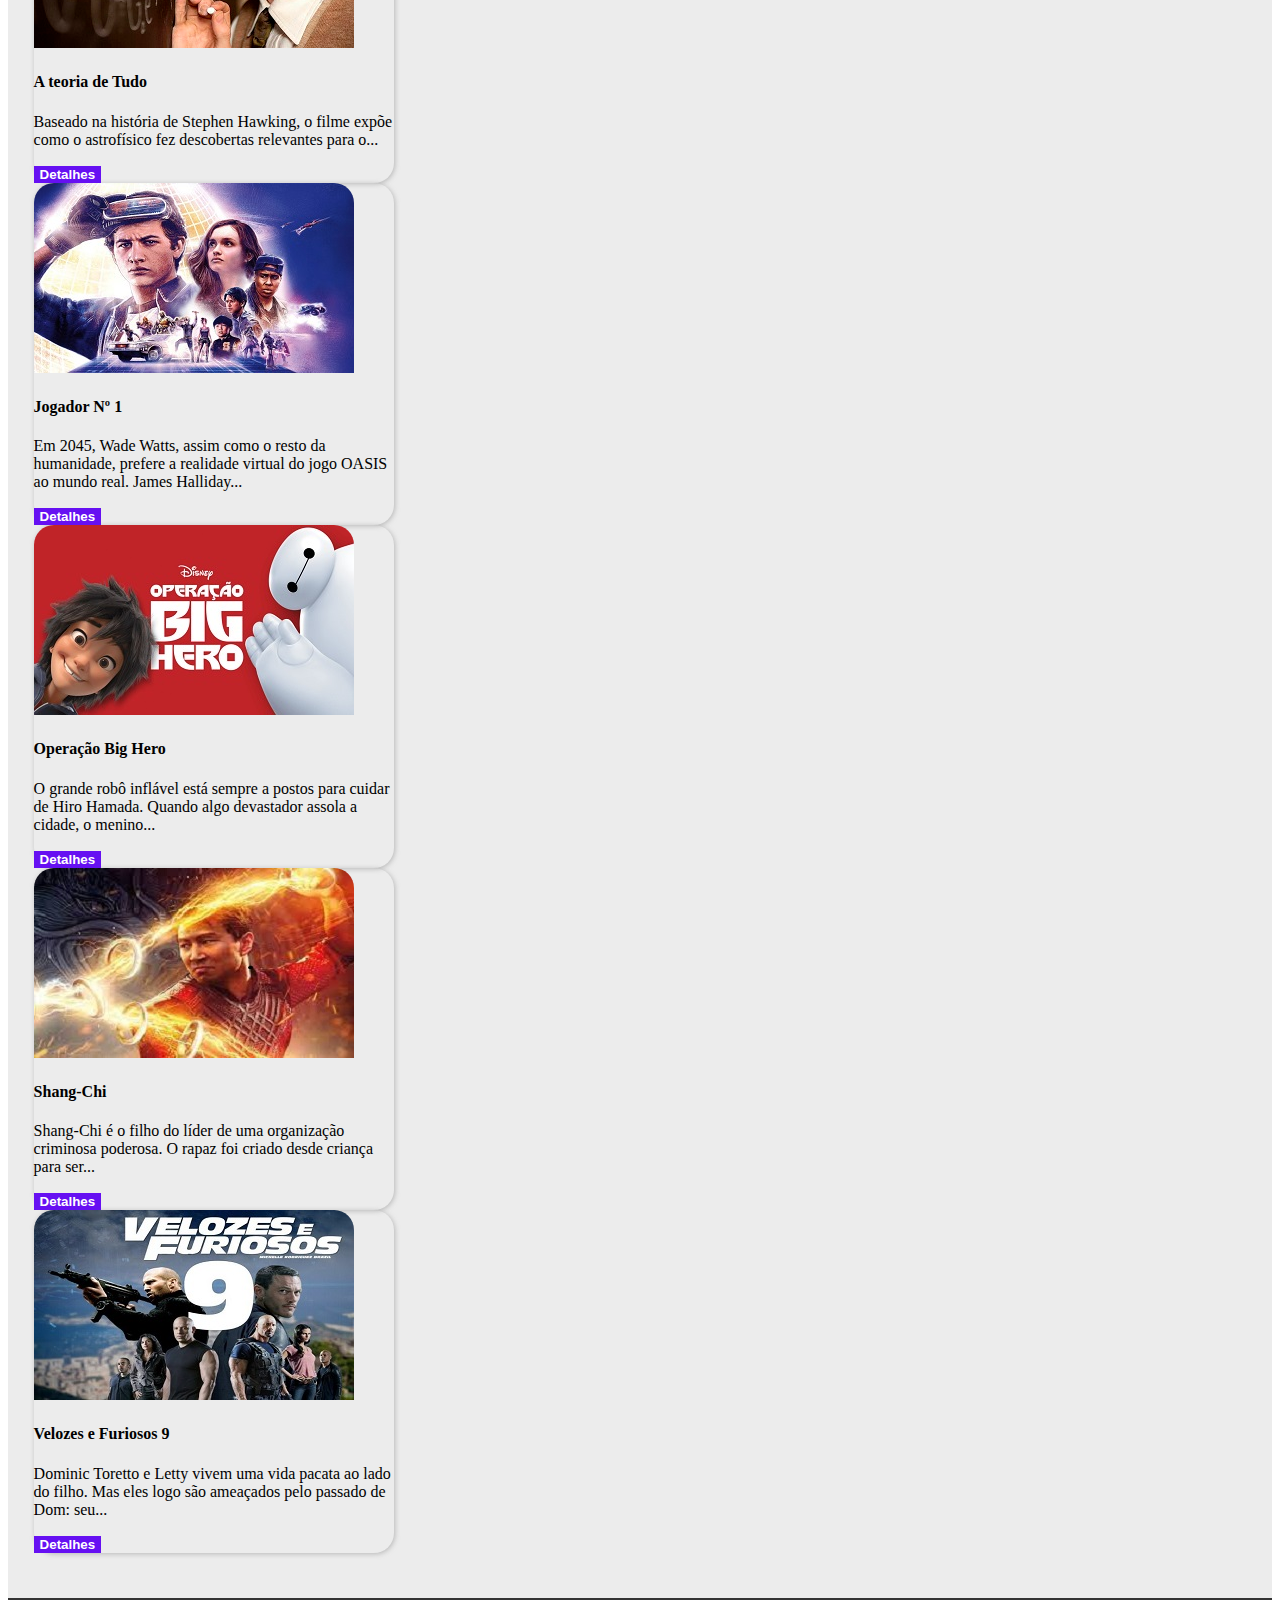
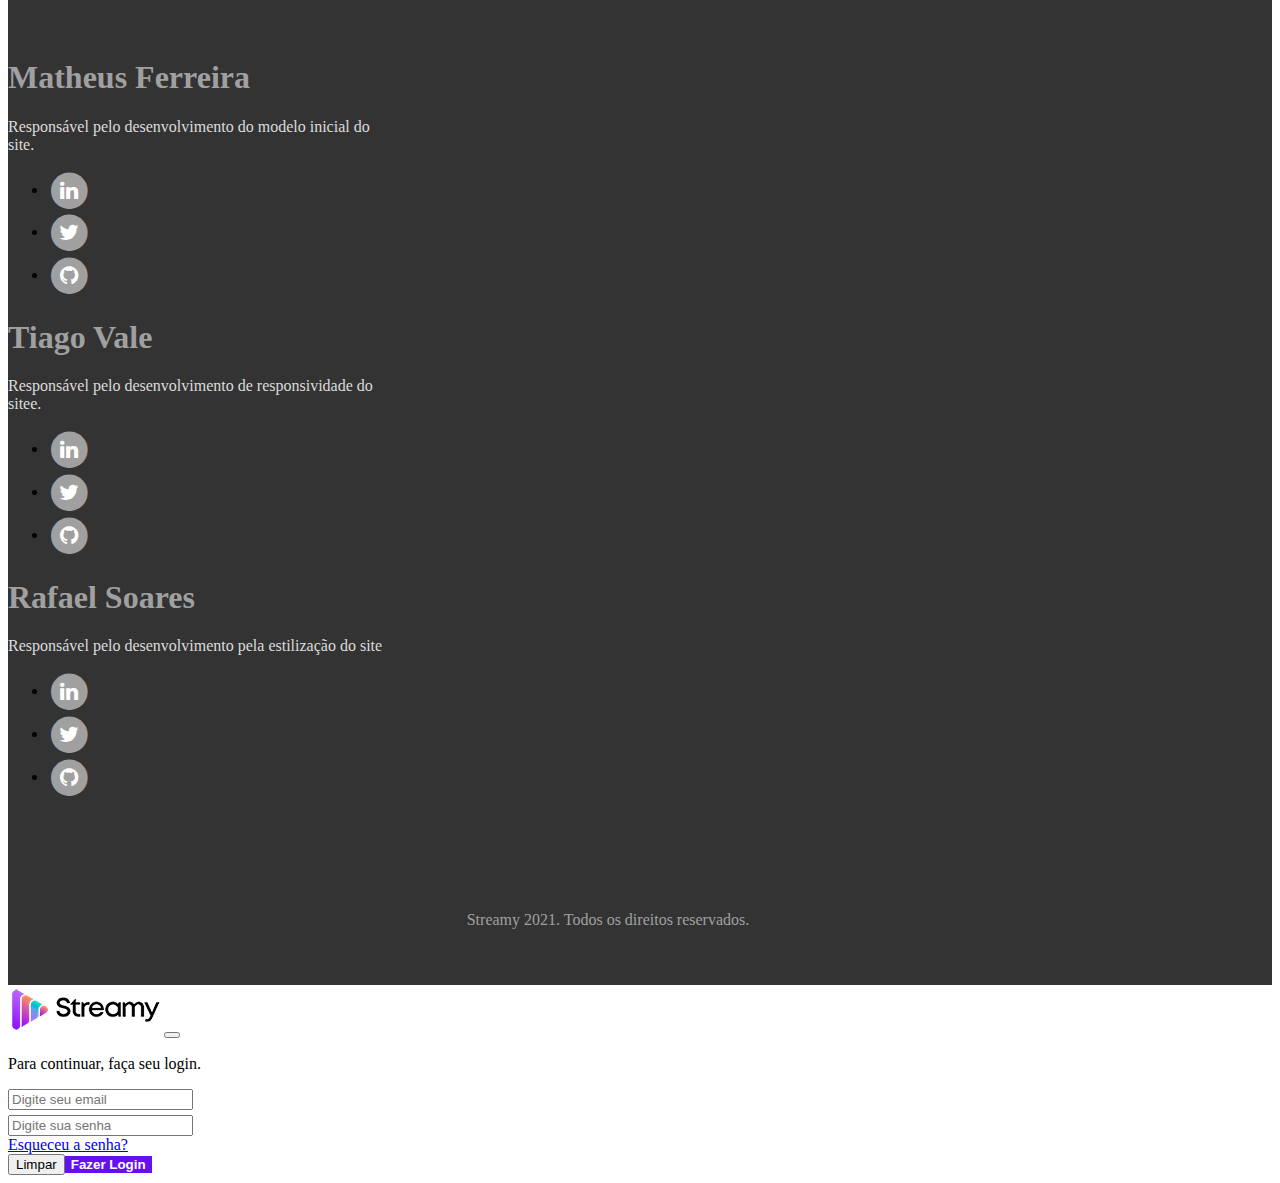
==== commit e2102614: "Atualizações da aula de Front-End" ====
--- a/index.html
+++ b/index.html
@@ -1,222 +1,260 @@
 <!DOCTYPE html>
 <html lang="pt-br">
-	<head>
-		<meta charset="utf-8">
-		<meta name="viewport" content="width=device-width, initial-scale=1.0, shrink-to-fit=no">
-		<title>Streamy | Home</title>
-		<link href="https://cdn.jsdelivr.net/npm/bootstrap@5.1.3/dist/css/bootstrap.min.css" rel="stylesheet" integrity="sha384-1BmE4kWBq78iYhFldvKuhfTAU6auU8tT94WrHftjDbrCEXSU1oBoqyl2QvZ6jIW3" crossorigin="anonymous">
-		<link rel="stylesheet" href="https://cdnjs.cloudflare.com/ajax/libs/font-awesome/4.7.0/css/font-awesome.min.css">
-		<link rel="stylesheet" href="css/styles.css">
-	</head>
-	<body>
-
-
-		<!-- Início: Navegação -->
-		<header id="site-nav" class="sticky-top">
-			<div id="site-nav-container" class="container-fluid d-flex justify-content-center">
-				<nav id="site-nav-navbar" class="navbar navbar-light navbar-expand-md navigation-clean">
-					<div id="site-nav-logo" class="container">
-						<a href="#"><img src="img/logo.png" alt="Streamy Logo"></a><button data-bs-toggle="collapse" class="navbar-toggler" data-bs-target="#site-nav-menu"><span class="visually-hidden">Toggle navigation</span><span class="navbar-toggler-icon"></span></button>
-						<div id="site-nav-menu" class="collapse navbar-collapse">
-							<ul class="navbar-nav text-uppercase d-flex align-items-center ms-auto">
-								<li class="nav-item"><a class="nav-link active" href="index.html">Home</a></li>
-								<li class="nav-item"><a class="nav-link" href="#site-main-conteudo">Conteúdo</a></li>
-								<li class="nav-item dropdown">
-									<a class="dropdown-toggle nav-link" aria-expanded="false" data-bs-toggle="dropdown" href="#">Sobre</a>
-									<div class="dropdown-menu"><a class="dropdown-item" href="#">Matheus Ferreira</a><a class="dropdown-item" href="#">Tiago Vale</a><a class="dropdown-item" href="#">Rafael Soares</a></div>
-								</li>
-								<li class="nav-item"><a class="nav-link" href="#"><button id="site-button" class="button-login btn btn-primary text-uppercase" type="button" data-bs-target="#myModal" data-bs-toggle="modal"
-									>Fazer Login</button></a></li>
-							</ul>
-						</div>
-					</div>
-				</nav>
-			</div>
-		</header>
-		<!-- Fim: Navegação -->
-
-
-		<!-- Início: Conteúdo Principal -->
-		<main>
-
-			<!-- Início: Hero Banner -->
-			<div id="site-main-hero" class="container-fluid d-flex justify-content-center align-items-center">
-				<div class="row">
-					<div id="site-main-hero-content" class="col text-center">
-						<h1 class="hero-title">Filmes, séries e muito mais. Sem limites.</h1>
-						<h2>Assista onde quiser. Cancele quando quiser.</h2>
-						<button id="site-button" class="btn btn-primary text-uppercase button-conteudo" type="button">Conteúdo</button>
-					</div>
-				</div>
-			</div>
-			<!-- End: Container Hero Banner -->
-
-			<!-- Start: Container Seção Conteúdo -->
-			<div id="site-main-conteudo" class="container-fluid d-flex flex-column align-items-center">
-				<div class="row tamanho-fixo">
-					<div class="col">
-						<h1 class="text-center">Conteúdo</h1>
-					</div>
-				</div>
-				<div id="container-cartoes" class="row tamanho-fixo d-flex justify-content-center gap-3">
-					<div id="card-filmes" class="col-sm-auto col-md-6 col-lg-6 col-xl-4 col-xxl-4 card-streamy">
-						<div class="card-group">
-							<div class="card">
-								<img class="card-img-top w-100 d-block" src="img/a-rede-social.jpg" alt="A Rede Social">
-								<div class="card-body">
-									<h4 class="card-title">A Rede Social</h4>
-									<p class="card-text">Em uma noite de outono em 2003, o estudante de Harvard e gênio da computação Mark Zuckerberg se senta em seu computador e começa a trabalhar em um novo conceito que acaba se transformando em uma rede social global. Seis anos e 500 milhões de amigos mais tarde, Zuckerberg se torna o mais jovem bilionário da história com o sucesso de sua rede social. Mas sua ascensão sem precedentes traz complicações legais e pessoais.</p>
-									<button id="site-button" class="btn btn-primary" type="button">Detalhes</button>
-								</div>
-							</div>
-						</div>
-					</div>
-					<div id="card-filmes" class="col-sm-auto col-md-6 col-lg-6 col-xl-4 col-xxl-4 card-streamy">
-						<div class="card-group">
-							<div class="card">
-								<img class="card-img-top w-100 d-block" src="img/a-teoria-de-tudo.jpg" alt="A Teoria de Tudo">
-								<div class="card-body">
-									<h4 class="card-title">A teoria de Tudo</h4>
-									<p class="card-text">Baseado na história de Stephen Hawking, o filme expõe como o astrofísico fez descobertas relevantes para o mundo da ciência, inclusive relacionadas ao tempo. Também retrata seu romance com Jane Wilde, uma estudante de Cambridge que viria a se tornar sua esposa. Aos 21 anos de idade, Hawking descobriu que sofria de uma doença motora degenerativa, mas isso não o impediu de se tornar um dos maiores cientistas da atualidade.</p>
-									<button id="site-button" class="btn btn-primary" type="button">Detalhes</button>
-								</div>
-							</div>
-						</div>
-					</div>
-					<div id="card-filmes" class="col-sm-auto col-md-6 col-lg-6 col-xl-4 col-xxl-4 card-streamy">
-						<div class="card-group">
-							<div class="card">
-								<img class="card-img-top w-100 d-block" src="img/jogador-n1.jpg" alt="Jogador Número 1">
-								<div class="card-body">
-									<h4 class="card-title">Jogador Nº 1</h4>
-									<p class="card-text">Em 2045, Wade Watts, assim como o resto da humanidade, prefere a realidade virtual do jogo OASIS ao mundo real. James Halliday, o excêntrico criador do jogo, morre e deixa sua fortuna inestimável para a primeira pessoa que descobrir a chave de um quebra-cabeça diabólico que ele arquitetou. Para vencer, Watts precisa abandonar a existência virtual e experimentar o amor e a realidade.</p>
-									<button id="site-button" class="btn btn-primary" type="button">Detalhes</button>
-								</div>
-							</div>
-						</div>
-					</div>
-					<div id="card-filmes" class="col-sm-auto col-md-6 col-lg-6 col-xl-4 col-xxl-4 card-streamy">
-						<div class="card-group">
-							<div class="card">
-								<img class="card-img-top w-100 d-block" src="img/operacao-big-hero.jpg" alt="Operação Big Hero">
-								<div class="card-body">
-									<h4 class="card-title">Operação Big Hero</h4>
-									<p class="card-text">O grande robô inflável está sempre a postos para cuidar de Hiro Hamada. Quando algo devastador assola a cidade, o menino prodígio, seus amigos e o robô formam um grupo de heróis para combater o mal.</p>
-									<button id="site-button" class="btn btn-primary" type="button">Detalhes</button>
-								</div>
-							</div>
-						</div>
-					</div>
-					<div id="card-filmes" class="col-sm-auto col-md-6 col-lg-6 col-xl-4 col-xxl-4 card-streamy">
-						<div class="card-group">
-							<div class="card">
-								<img class="card-img-top w-100 d-block" src="img/shang-chi.jpg" alt="Shang-Chi e a Lenda dos Dez Anéis">
-								<div class="card-body">
-									<h4 class="card-title">Shang-Chi e a Lenda dos Dez Anéis</h4>
-									<p class="card-text">Shang-Chi é o filho do líder de uma organização criminosa poderosa. O rapaz foi criado desde criança para ser um guerreiro, mas decidiu abandonar esse caminho e fugiu para viver uma vida pacífica. Porém, tudo isso muda quando ele é atacado por um grupo de assassinos e se vê forçado a enfrentar seu passado.</p>
-									<button id="site-button" class="btn btn-primary" type="button">Detalhes</button>
-								</div>
-							</div>
-						</div>
-					</div>
-					<div id="card-filmes" class="col-sm-auto col-md-6 col-lg-6 col-xl-4 col-xxl-4 card-streamy">
-						<div class="card-group">
-							<div class="card">
-								<img class="card-img-top w-100 d-block" src="img/velozes-e-furiosos9.jpg" alt="Velozes e Furiosos 9">
-								<div class="card-body">
-									<h4 class="card-title">Velozes e Furiosos 9</h4>
-									<p class="card-text">Dominic Toretto e Letty vivem uma vida pacata ao lado do filho. Mas eles logo são ameaçados pelo passado de Dom: seu irmão desaparecido Jakob, que retorna e está trabalhando ao lado de Cipher. Cabe a Dom reunir a equipe novamente para enfrentá-los.</p>
-									<button id="site-button" class="btn btn-primary" type="button">Detalhes</button>
-								</div>
-							</div>
-						</div>
-					</div>
-				</div>
-			</div>
-			<!-- Fim: Seção Conteúdo -->
-
-		</main>
-        <!-- Fim: Conteúdo Principal -->
-
-        <!-- Início: Rodapé -->
-		<footer>
-			<div class="container-fluid d-flex justify-content-center">
-				<div id="container-cartoes" class="row d-flex justify-content-center gap-3 tamanho-fixo">
-					<div id="autores" class="col-4 text-center text-sm-center text-md-center text-lg-start text-xl-start text-xxl-start d-flex flex-column justify-content-evenly align-items-center align-items-sm-center align-items-md-center align-items-lg-start align-items-xl-start align-items-xxl-start">
-						<h1 class="display-6">Matheus Ferreira</h1>
-						<p>Responsável pelo desenvolvimento de (máximo 2 linhas)</p>
-						<ul class="list-inline text-center">
-							<li class="list-inline-item"><a href="#"><span class="fa-stack fa-lg"><i class="fa fa-circle fa-stack-2x"></i><i class="fa fa-linkedin fa-stack-1x fa-inverse"></i></span></a></li>
-							<li class="list-inline-item"><a href="#"><span class="fa-stack fa-lg"><i class="fa fa-circle fa-stack-2x"></i><i class="fa fa-twitter fa-stack-1x fa-inverse"></i></span></a></li>
-							<li class="list-inline-item"><a href="#"><span class="fa-stack fa-lg"><i class="fa fa-circle fa-stack-2x"></i><i class="fa fa-github fa-stack-1x fa-inverse"></i></span></a></li>
+
+<head>
+	<meta charset="utf-8">
+	<meta name="viewport" content="width=device-width, initial-scale=1.0, shrink-to-fit=no">
+	<title>Streamy</title>
+	<link href="https://cdn.jsdelivr.net/npm/bootstrap@5.1.3/dist/css/bootstrap.min.css" rel="stylesheet"
+		integrity="sha384-1BmE4kWBq78iYhFldvKuhfTAU6auU8tT94WrHftjDbrCEXSU1oBoqyl2QvZ6jIW3" crossorigin="anonymous">
+	<link rel="stylesheet" href="https://cdnjs.cloudflare.com/ajax/libs/font-awesome/4.7.0/css/font-awesome.min.css">
+	<link rel="stylesheet" href="css/styles.css">
+</head>
+
+<body>
+
+
+	<!-- Início: Navegação -->
+	<header id="site-nav" class="sticky-top">
+		<div id="site-nav-container" class="container-fluid d-flex justify-content-center">
+			<nav id="site-nav-navbar" class="navbar navbar-light navbar-expand-md navigation-clean">
+				<div id="site-nav-logo" class="container">
+					<a href="#"><img src="img/logo.png" alt="Streamy Logo"></a><button data-bs-toggle="collapse"
+						class="navbar-toggler" data-bs-target="#site-nav-menu"><span class="visually-hidden">Acionar
+							navegação</span><span class="navbar-toggler-icon"></span></button>
+					<div id="site-nav-menu" class="collapse navbar-collapse">
+						<ul class="navbar-nav text-uppercase d-flex align-items-center ms-auto">
+							<li class="nav-item"><a class="nav-link active" href="index.html">Home</a></li>
+							<li class="nav-item"><a class="nav-link" href="#site-main-conteudo">Conteúdo</a></li>
+							<li class="nav-item"><a class="nav-link" href="#sobre-footer">Sobre</a></li>
+							<li class="nav-item"><a class="" href="#"><button id="site-button"
+										class="button-login btn btn-primary text-uppercase" type="button"
+										data-bs-target="#loginForm" data-bs-toggle="modal">Fazer Login</button></a></li>
 						</ul>
 					</div>
-					<div id="autores" class="col-4 text-center text-sm-center text-md-center text-lg-end text-xl-end text-xxl-center d-flex flex-column justify-content-evenly align-items-center align-items-sm-center align-items-md-center align-items-lg-end align-items-xl-end align-items-xxl-center">
-						<h1 class="display-6">Tiago Vale</h1>
-						<p>Responsável pelo desenvolvimento de (máximo 2 linhas)</p>
-						<ul class="list-inline text-center">
-							<li class="list-inline-item"><a href="#"><span class="fa-stack fa-lg"><i class="fa fa-circle fa-stack-2x"></i><i class="fa fa-linkedin fa-stack-1x fa-inverse"></i></span></a></li>
-							<li class="list-inline-item"><a href="#"><span class="fa-stack fa-lg"><i class="fa fa-circle fa-stack-2x"></i><i class="fa fa-twitter fa-stack-1x fa-inverse"></i></span></a></li>
-							<li class="list-inline-item"><a href="#"><span class="fa-stack fa-lg"><i class="fa fa-circle fa-stack-2x"></i><i class="fa fa-github fa-stack-1x fa-inverse"></i></span></a></li>
-						</ul>
-					</div>
-					<div id="autores" class="col-4 text-center text-sm-center text-md-center text-lg-center text-xl-center text-xxl-end d-flex flex-column justify-content-evenly align-items-center align-items-sm-center align-items-md-center align-items-lg-center align-items-xl-center align-items-xxl-end">
-						<h1 class="display-6">Rafael Soares</h1>
-						<p>Responsável pelo desenvolvimento de (máximo 2 linhas)</p>
-						<ul class="list-inline text-center">
-							<li class="list-inline-item"><a href="#"><span class="fa-stack fa-lg"><i class="fa fa-circle fa-stack-2x"></i><i class="fa fa-linkedin fa-stack-1x fa-inverse"></i></span></a></li>
-							<li class="list-inline-item"><a href="#"><span class="fa-stack fa-lg"><i class="fa fa-circle fa-stack-2x"></i><i class="fa fa-twitter fa-stack-1x fa-inverse"></i></span></a></li>
-							<li class="list-inline-item"><a href="#"><span class="fa-stack fa-lg"><i class="fa fa-circle fa-stack-2x"></i><i class="fa fa-github fa-stack-1x fa-inverse"></i></span></a></li>
-						</ul>
-					</div>
-				</div>
-			</div>
-			<div class="container-fluid d-flex justify-content-center">
-				<div id="container-cartoes" class="row d-flex justify-content-center gap-3 tamanho-fixo">
-					<div id="copyright" class="col">
-						<p>Streamy 2021. Todos os direitos reservados.</p>
-					</div>
-				</div>
-			</div>
-		</footer>
-        <!-- Fim: Rodapé -->
-
-				<!-- Início: Modal Login -->
-				<div id="myModal" class="modal fade" tabindex="-1" role="dialog"><!-- Início do código da janela modal -->
-					<div class="modal-dialog">
-							<div class="modal-content">
-									<div class="modal-header"><!-- Header do modal -->
-										<a href="#"><img src="img/logo.png" alt="Streamy Logo"></a>
-									</div>
-									<div class="modal-sub">
-										<h4>Faça o login para continuar</h4>
-									</div>
-									<div class="modal-body"><!-- Corpo do modal -->
-											<form action=""><!-- Início do Formulário -->
-													<div class="form-group">
-															<input type="email" class="form-control" placeholder="Digite seu email">
-													</div>
-													<div class="form-group">
-															<input type="password" class="form-control" placeholder="Digite sua senha">
-													</div>
-													<button class="btn btn-block btn-info">Enviar</button>
-											</form>
-									</div>
-									<div class="modal-footer"><!-- Footer do Modal -->
-											<button type="button" class="btn btn-default" data-dismiss="modal">
-													Fechar <span class="glyphicon glyphicon-remove" aria-hidden="true"></span>
-											</button>                
-									</div>
-							</div>
-					</div>
-				</div>
-				<!-- Fim: Modal Login -->
-
-        <!-- Início: Scripts -->
-		<script src="https://cdnjs.cloudflare.com/ajax/libs/jquery/3.6.0/jquery.min.js"></script>
-		<script src="https://cdn.jsdelivr.net/npm/@popperjs/core@2.10.2/dist/umd/popper.min.js" integrity="sha384-7+zCNj/IqJ95wo16oMtfsKbZ9ccEh31eOz1HGyDuCQ6wgnyJNSYdrPa03rtR1zdB" crossorigin="anonymous"></script>
-        <script src="https://cdn.jsdelivr.net/npm/bootstrap@5.1.3/dist/js/bootstrap.min.js" integrity="sha384-QJHtvGhmr9XOIpI6YVutG+2QOK9T+ZnN4kzFN1RtK3zEFEIsxhlmWl5/YESvpZ13" crossorigin="anonymous"></script>
-        <!-- Fim: Scripts-->
-
-	</body>
+				</div>
+			</nav>
+		</div>
+	</header>
+	<!-- Fim: Navegação -->
+
+
+	<!-- Início: Conteúdo Principal -->
+	<main>
+
+		<!-- Início: Hero Banner -->
+		<div id="site-main-hero" class="container-fluid d-flex justify-content-center align-items-center">
+			<div class="row">
+				<div id="site-main-hero-content" class="col text-center">
+					<h1 class="hero-title">Filmes, séries e muito mais. Sem limites.</h1>
+					<h2>Assista onde quiser. Cancele quando quiser.</h2>
+					<a href="#site-main-conteudo"><button id="site-button" class="btn btn-primary text-uppercase button-conteudo"
+						type="button">Conteúdo</button></a>
+				</div>
+			</div>
+		</div>
+		<!-- End: Container Hero Banner -->
+
+		<!-- Start: Container Seção Conteúdo -->
+		<div id="site-main-conteudo" class="container-fluid d-flex flex-column align-items-center">
+			<div class="row tamanho-fixo">
+				<div class="col">
+					<h1 class="text-center">Conteúdo</h1>
+				</div>
+			</div>
+			<div id="container-cartoes" class="row tamanho-fixo d-flex justify-content-center gap-3">
+				<div id="card-filmes" class="col-sm-auto col-md-6 col-lg-6 col-xl-4 col-xxl-4 card-streamy">
+					<div class="card-group">
+						<div class="card">
+							<img class="card-img-top w-100 d-block" src="img/a-rede-social.jpg" alt="A Rede Social">
+							<div class="card-body">
+								<h4 class="card-title">A Rede Social</h4>
+								<p class="card-text">Em uma noite de outono em 2003, o estudante de Harvard e gênio da
+									computação Mark Zuckerberg se senta em seu...</p>
+								<button id="site-button" class="btn btn-primary" type="button">Detalhes</button>
+							</div>
+						</div>
+					</div>
+				</div>
+				<div id="card-filmes" class="col-sm-auto col-md-6 col-lg-6 col-xl-4 col-xxl-4 card-streamy">
+					<div class="card-group">
+						<div class="card">
+							<img class="card-img-top w-100 d-block" src="img/a-teoria-de-tudo.jpg"
+								alt="A Teoria de Tudo">
+							<div class="card-body">
+								<h4 class="card-title">A teoria de Tudo</h4>
+								<p class="card-text">Baseado na história de Stephen Hawking, o filme expõe como o
+									astrofísico fez descobertas relevantes para o...</p>
+								<button id="site-button" class="btn btn-primary" type="button">Detalhes</button>
+							</div>
+						</div>
+					</div>
+				</div>
+				<div id="card-filmes" class="col-sm-auto col-md-6 col-lg-6 col-xl-4 col-xxl-4 card-streamy">
+					<div class="card-group">
+						<div class="card">
+							<img class="card-img-top w-100 d-block" src="img/jogador-n1.jpg" alt="Jogador Número 1">
+							<div class="card-body">
+								<h4 class="card-title">Jogador Nº 1</h4>
+								<p class="card-text">Em 2045, Wade Watts, assim como o resto da humanidade, prefere a
+									realidade virtual do jogo OASIS ao mundo real. James Halliday...</p>
+								<button id="site-button" class="btn btn-primary" type="button">Detalhes</button>
+							</div>
+						</div>
+					</div>
+				</div>
+				<div id="card-filmes" class="col-sm-auto col-md-6 col-lg-6 col-xl-4 col-xxl-4 card-streamy">
+					<div class="card-group">
+						<div class="card">
+							<img class="card-img-top w-100 d-block" src="img/operacao-big-hero.jpg"
+								alt="Operação Big Hero">
+							<div class="card-body">
+								<h4 class="card-title">Operação Big Hero</h4>
+								<p class="card-text">O grande robô inflável está sempre a postos para cuidar de Hiro
+									Hamada. Quando algo devastador assola a cidade, o menino...</p>
+								<button id="site-button" class="btn btn-primary" type="button">Detalhes</button>
+							</div>
+						</div>
+					</div>
+				</div>
+				<div id="card-filmes" class="col-sm-auto col-md-6 col-lg-6 col-xl-4 col-xxl-4 card-streamy">
+					<div class="card-group">
+						<div class="card">
+							<img class="card-img-top w-100 d-block" src="img/shang-chi.jpg"
+								alt="Shang-Chi e a Lenda dos Dez Anéis">
+							<div class="card-body">
+								<h4 class="card-title">Shang-Chi</h4>
+								<p class="card-text">Shang-Chi é o filho do líder de uma organização criminosa poderosa.
+									O rapaz foi criado desde criança para ser...</p>
+								<button id="site-button" class="btn btn-primary" type="button">Detalhes</button>
+							</div>
+						</div>
+					</div>
+				</div>
+				<div id="card-filmes" class="col-sm-auto col-md-6 col-lg-6 col-xl-4 col-xxl-4 card-streamy">
+					<div class="card-group">
+						<div class="card">
+							<img class="card-img-top w-100 d-block" src="img/velozes-e-furiosos9.jpg"
+								alt="Velozes e Furiosos 9">
+							<div class="card-body">
+								<h4 class="card-title">Velozes e Furiosos 9</h4>
+								<p class="card-text">Dominic Toretto e Letty vivem uma vida pacata ao lado do filho. Mas
+									eles logo são ameaçados pelo passado de Dom: seu...</p>
+								<button id="site-button" class="btn btn-primary" type="button">Detalhes</button>
+							</div>
+						</div>
+					</div>
+				</div>
+			</div>
+		</div>
+		<!-- Fim: Seção Conteúdo -->
+
+	</main>
+	<!-- Fim: Conteúdo Principal -->
+
+	<!-- Início: Rodapé -->
+	<footer id="sobre-footer">
+		<div class="container-fluid d-flex justify-content-center">
+			<div id="container-cartoes" class="row d-flex justify-content-center gap-3 tamanho-fixo">
+				<div id="autores"
+					class="col-4 text-center text-sm-center text-md-center text-lg-start text-xl-start text-xxl-start d-flex flex-column justify-content-evenly align-items-center align-items-sm-center align-items-md-center align-items-lg-start align-items-xl-start align-items-xxl-start">
+					<h1 class="display-6">Matheus Ferreira</h1>
+					<p>Responsável pelo desenvolvimento do modelo inicial do site.</p>
+					<ul class="list-inline text-center">
+						<li class="list-inline-item"><a href="https://linkedin.com/in/matheusrayol"><span class="fa-stack fa-lg"><i
+										class="fa fa-circle fa-stack-2x"></i><i
+										class="fa fa-linkedin fa-stack-1x fa-inverse"></i></span></a></li>
+						<li class="list-inline-item"><a href="https://twitter.com/naosematty"><span class="fa-stack fa-lg"><i
+										class="fa fa-circle fa-stack-2x"></i><i
+										class="fa fa-twitter fa-stack-1x fa-inverse"></i></span></a></li>
+						<li class="list-inline-item"><a href="https://github.com/matheusrayol"><span class="fa-stack fa-lg"><i
+										class="fa fa-circle fa-stack-2x"></i><i
+										class="fa fa-github fa-stack-1x fa-inverse"></i></span></a></li>
+					</ul>
+				</div>
+				<div id="autores"
+					class="col-4 text-center text-sm-center text-md-center text-lg-end text-xl-end text-xxl-center d-flex flex-column justify-content-evenly align-items-center align-items-sm-center align-items-md-center align-items-lg-end align-items-xl-end align-items-xxl-center">
+					<h1 class="display-6">Tiago Vale</h1>
+					<p>Responsável pelo desenvolvimento de responsividade do sitee.</p>
+					<ul class="list-inline text-center">
+						<li class="list-inline-item"><a href="https://www.linkedin.com/in/tiago-pereira-do-vale/"><span class="fa-stack fa-lg"><i
+										class="fa fa-circle fa-stack-2x"></i><i
+										class="fa fa-linkedin fa-stack-1x fa-inverse"></i></span></a></li>
+						<li class="list-inline-item"><a href="https://twitter.com/tpvaale"><span class="fa-stack fa-lg"><i
+										class="fa fa-circle fa-stack-2x"></i><i
+										class="fa fa-twitter fa-stack-1x fa-inverse"></i></span></a></li>
+						<li class="list-inline-item"><a href="https://github.com/tpvale"><span class="fa-stack fa-lg"><i
+										class="fa fa-circle fa-stack-2x"></i><i
+										class="fa fa-github fa-stack-1x fa-inverse"></i></span></a></li>
+					</ul>
+				</div>
+				<div id="autores"
+					class="col-4 text-center text-sm-center text-md-center text-lg-center text-xl-center text-xxl-end d-flex flex-column justify-content-evenly align-items-center align-items-sm-center align-items-md-center align-items-lg-center align-items-xl-center align-items-xxl-end">
+					<h1 class="display-6">Rafael Soares</h1>
+					<p>Responsável pelo desenvolvimento pela estilização do site</p>
+					<ul class="list-inline text-center">
+						<li class="list-inline-item"><a href="https://www.linkedin.com/in/rafael-soares-da-rocha-979578171/"><span class="fa-stack fa-lg"><i
+										class="fa fa-circle fa-stack-2x"></i><i
+										class="fa fa-linkedin fa-stack-1x fa-inverse"></i></span></a></li>
+						<li class="list-inline-item"><a href="https://twitter.com/RafaelS03930641"><span class="fa-stack fa-lg"><i
+										class="fa fa-circle fa-stack-2x"></i><i
+										class="fa fa-twitter fa-stack-1x fa-inverse"></i></span></a></li>
+						<li class="list-inline-item"><a href="https://github.com/RafaelSoaresDaRocha"><span class="fa-stack fa-lg"><i
+										class="fa fa-circle fa-stack-2x"></i><i
+										class="fa fa-github fa-stack-1x fa-inverse"></i></span></a></li>
+					</ul>
+				</div>
+			</div>
+		</div>
+		<div class="container-fluid d-flex justify-content-center">
+			<div id="container-cartoes" class="row d-flex justify-content-center gap-3 tamanho-fixo">
+				<div id="copyright" class="col">
+					<p>Streamy 2021. Todos os direitos reservados.</p>
+				</div>
+			</div>
+		</div>
+	</footer>
+	<!-- Fim: Rodapé -->
+
+
+	<!-- Novo Novo Modal-->
+	<div id="loginForm" class="modal fade" role="dialog" tabindex="-1">
+		<div class="modal-dialog modal-dialog-centered" role="document">
+			<div class="modal-content">
+				<div class="modal-header"><img src="img/logo.png" alt="Logo Streamy"/><button class="btn-close" type="button" data-bs-dismiss="modal" aria-label="Close"></button></div>
+				<div class="modal-body">
+					<p>Para continuar, faça seu login.</p>
+					<form action="login" method="post">
+						<!-- Início do Formulário -->
+						<div class="loginForm form-group">
+							<input type="email" class="form-control" placeholder="Digite seu email" required>
+						</div>
+						<div class="form-group">
+							<input type="password" class="form-control" placeholder="Digite sua senha" required>
+						</div>
+					
+				</div>
+				<div class="modal-footer justify-content-between">
+					<div><a href="#">Esqueceu a senha?</a></div>
+					<div class="d-flex flex-row gap-2"><button class="btn btn-light" type="reset">Limpar</button><button id="site-button" class="btn btn-primary" type="submit">Fazer Login</button></div>
+				</form>
+				</div>
+			</div>
+		</div>
+	</div>
+	<!-- Fim: Novo Novo Modal-->
+
+	<!-- Início: Scripts -->
+	<script src="https://cdnjs.cloudflare.com/ajax/libs/jquery/3.6.0/jquery.min.js"></script>
+	<script src="https://cdn.jsdelivr.net/npm/@popperjs/core@2.10.2/dist/umd/popper.min.js"
+		integrity="sha384-7+zCNj/IqJ95wo16oMtfsKbZ9ccEh31eOz1HGyDuCQ6wgnyJNSYdrPa03rtR1zdB"
+		crossorigin="anonymous"></script>
+	<script src="https://cdn.jsdelivr.net/npm/bootstrap@5.1.3/dist/js/bootstrap.min.js"
+		integrity="sha384-QJHtvGhmr9XOIpI6YVutG+2QOK9T+ZnN4kzFN1RtK3zEFEIsxhlmWl5/YESvpZ13"
+		crossorigin="anonymous"></script>
+	<script src="js/checkpoint.js"></script>
+	<!-- Fim: Scripts-->
+
+</body>
+
 </html>--- a/css/styles.css
+++ b/css/styles.css
@@ -1,5 +1,9 @@
 html {
   scroll-padding-top: 70px;
+}
+
+.loginForm {
+  margin: 5px 0px;
 }
 
 .navigation-clean {
@@ -238,10 +242,29 @@
   color: #a0a0a0;
 }
 
+.modal-dialog-centered {
+  width: 100%;
+  max-width: 400px;
+}
+
+.wrapper {
+  height: 100vh;
+  overflow-x: hidden;
+  overflow-y: auto;
+  -webkit-perspective: 2px;
+          perspective: 2px;
+}
+
 @media (min-width: 768px) {
   .navigation-clean {
     padding-top: 1rem;
     padding-bottom: 1rem;
   }
 }
+
+@media (max-width: 380px) {
+  .modal-dialog-centered {
+    max-width: 320px;
+  }
+}
 /*# sourceMappingURL=styles.css.map */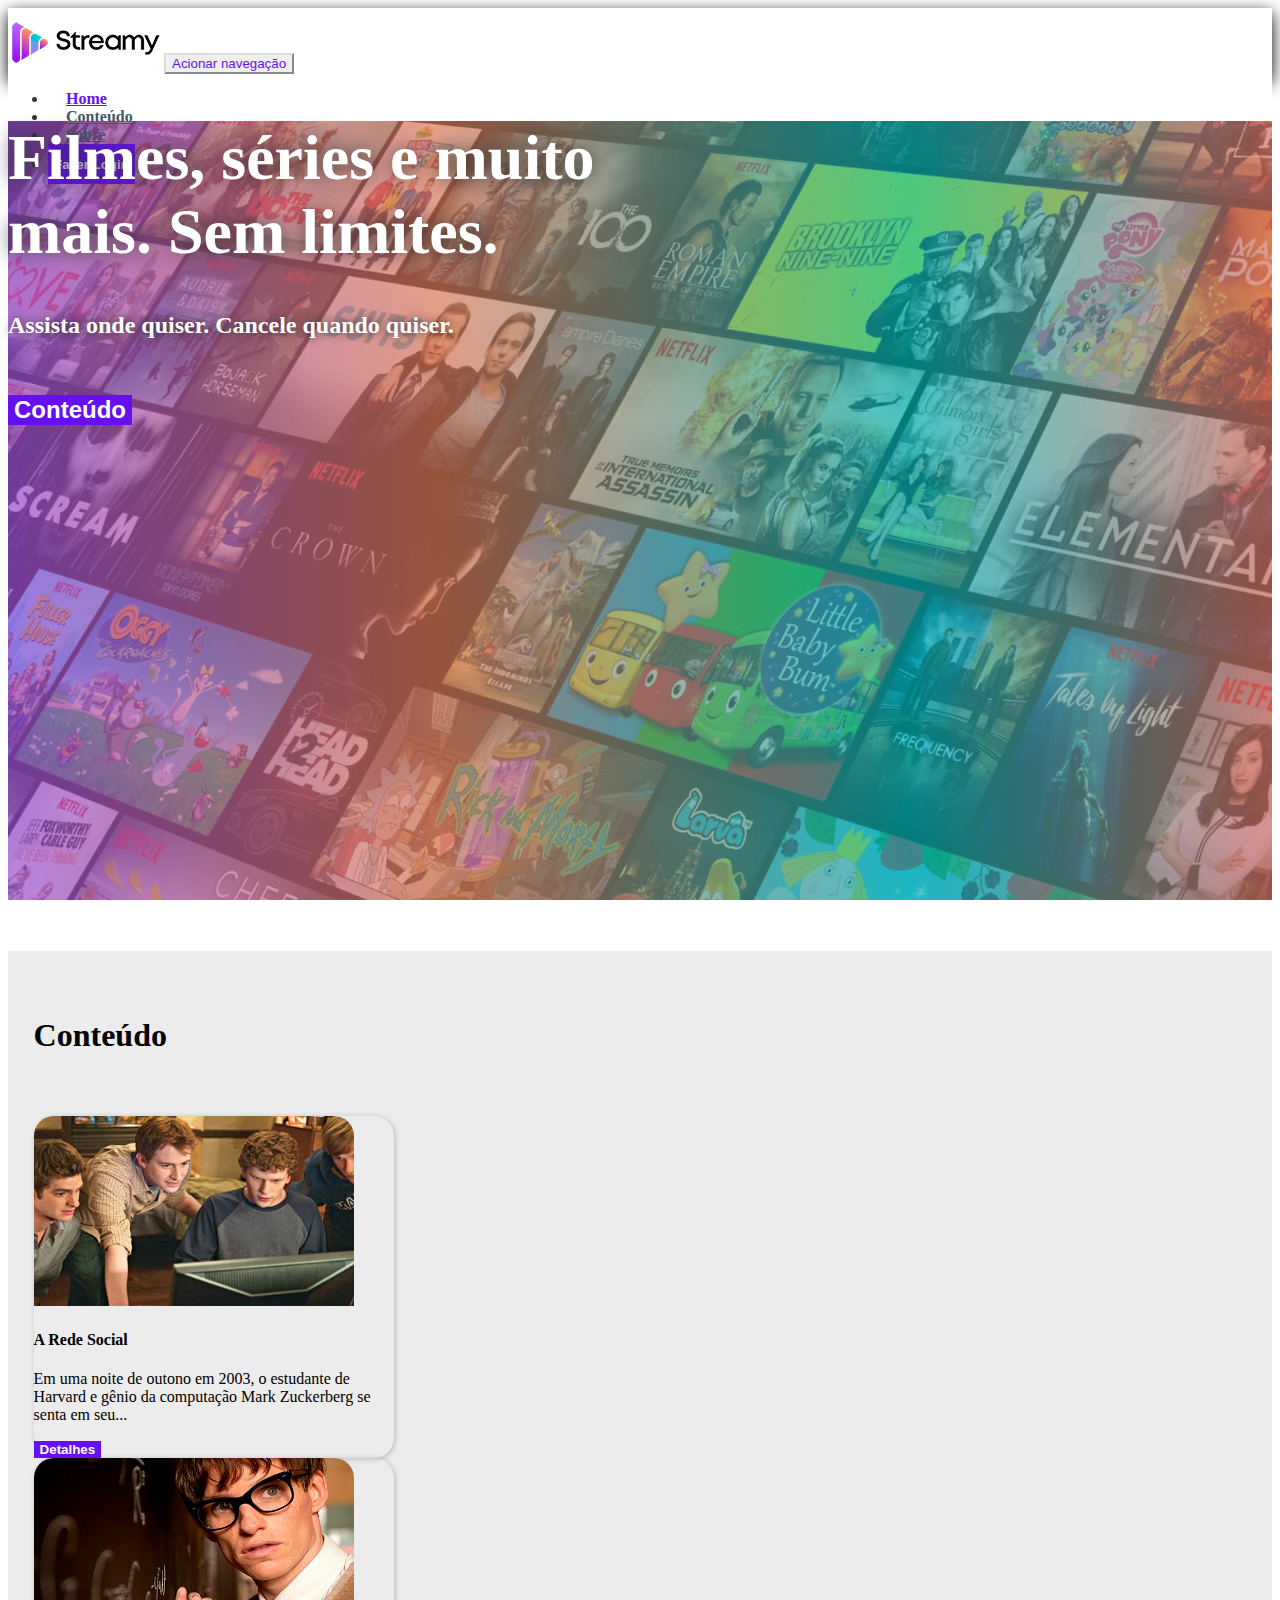
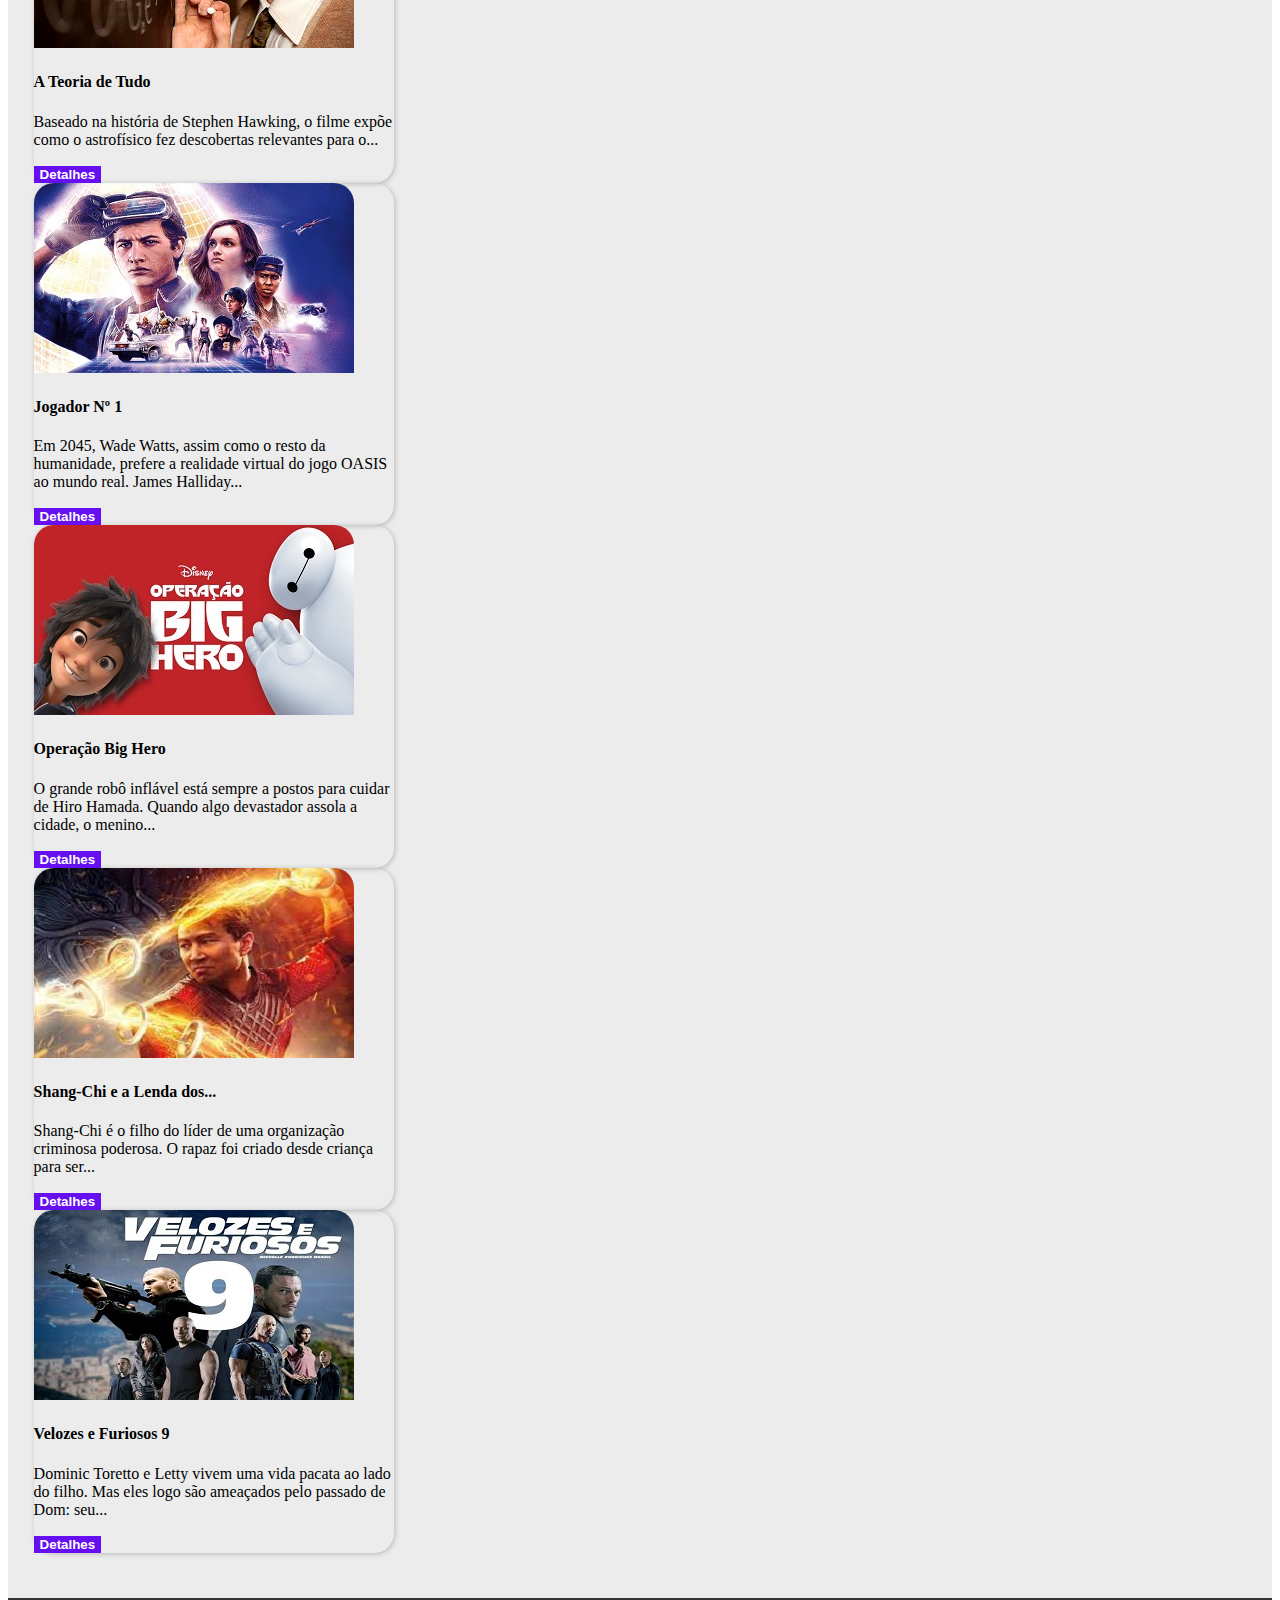
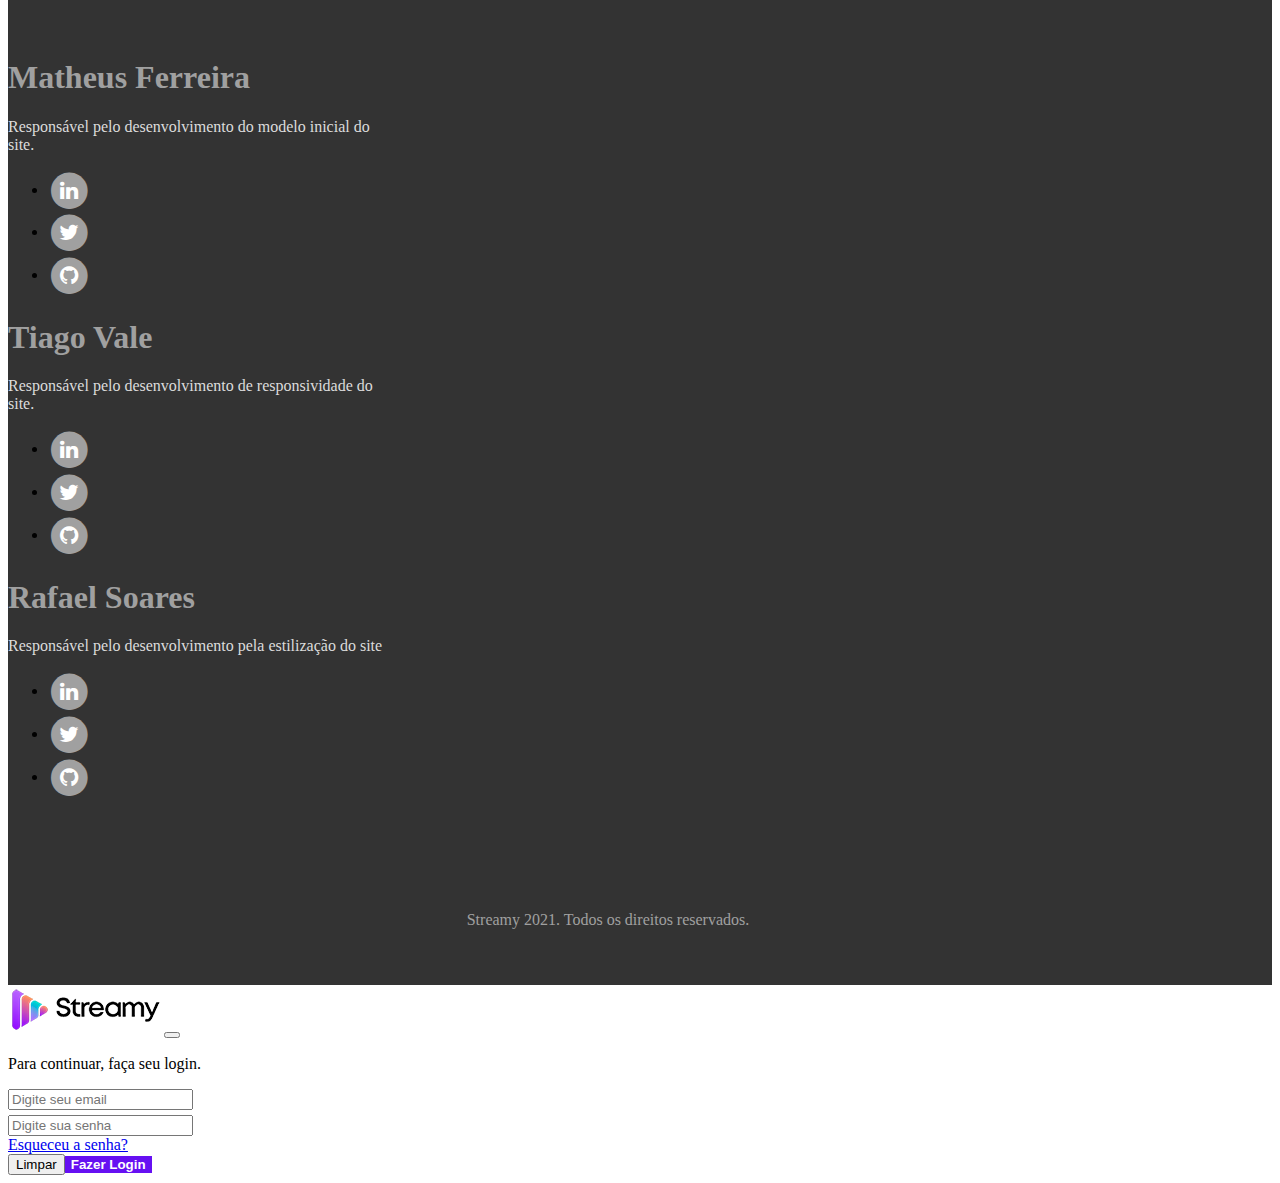
==== commit 3d5a6553: "ssh-keygen" ====
--- a/index.html
+++ b/index.html
@@ -71,7 +71,7 @@
 								<h4 class="card-title">A Rede Social</h4>
 								<p class="card-text">Em uma noite de outono em 2003, o estudante de Harvard e gênio da
 									computação Mark Zuckerberg se senta em seu...</p>
-								<button id="site-button" class="btn btn-primary" type="button">Detalhes</button>
+								<a href="detalhes_01.html"><button id="site-button" class="btn btn-primary" type="button">Detalhes</button></a>
 							</div>
 						</div>
 					</div>
@@ -82,10 +82,10 @@
 							<img class="card-img-top w-100 d-block" src="img/a-teoria-de-tudo.jpg"
 								alt="A Teoria de Tudo">
 							<div class="card-body">
-								<h4 class="card-title">A teoria de Tudo</h4>
+								<h4 class="card-title">A Teoria de Tudo</h4>
 								<p class="card-text">Baseado na história de Stephen Hawking, o filme expõe como o
 									astrofísico fez descobertas relevantes para o...</p>
-								<button id="site-button" class="btn btn-primary" type="button">Detalhes</button>
+								<a href="detalhes_02.html"><button id="site-button" class="btn btn-primary" type="button">Detalhes</button></a>
 							</div>
 						</div>
 					</div>
@@ -98,7 +98,7 @@
 								<h4 class="card-title">Jogador Nº 1</h4>
 								<p class="card-text">Em 2045, Wade Watts, assim como o resto da humanidade, prefere a
 									realidade virtual do jogo OASIS ao mundo real. James Halliday...</p>
-								<button id="site-button" class="btn btn-primary" type="button">Detalhes</button>
+								<a href="detalhes_03.html"><button id="site-button" class="btn btn-primary" type="button">Detalhes</button></a>
 							</div>
 						</div>
 					</div>
@@ -112,7 +112,7 @@
 								<h4 class="card-title">Operação Big Hero</h4>
 								<p class="card-text">O grande robô inflável está sempre a postos para cuidar de Hiro
 									Hamada. Quando algo devastador assola a cidade, o menino...</p>
-								<button id="site-button" class="btn btn-primary" type="button">Detalhes</button>
+								<a href="detalhes_04.html"><button id="site-button" class="btn btn-primary" type="button">Detalhes</button></a>
 							</div>
 						</div>
 					</div>
@@ -123,10 +123,10 @@
 							<img class="card-img-top w-100 d-block" src="img/shang-chi.jpg"
 								alt="Shang-Chi e a Lenda dos Dez Anéis">
 							<div class="card-body">
-								<h4 class="card-title">Shang-Chi</h4>
+								<h4 class="card-title">Shang-Chi e a Lenda dos...</h4>
 								<p class="card-text">Shang-Chi é o filho do líder de uma organização criminosa poderosa.
 									O rapaz foi criado desde criança para ser...</p>
-								<button id="site-button" class="btn btn-primary" type="button">Detalhes</button>
+								<a href="detalhes_05.html"><button id="site-button" class="btn btn-primary" type="button">Detalhes</button></a>
 							</div>
 						</div>
 					</div>
@@ -140,7 +140,7 @@
 								<h4 class="card-title">Velozes e Furiosos 9</h4>
 								<p class="card-text">Dominic Toretto e Letty vivem uma vida pacata ao lado do filho. Mas
 									eles logo são ameaçados pelo passado de Dom: seu...</p>
-								<button id="site-button" class="btn btn-primary" type="button">Detalhes</button>
+								<a href="detalhes_06.html"><button id="site-button" class="btn btn-primary" type="button">Detalhes</button></a>
 							</div>
 						</div>
 					</div>
@@ -175,7 +175,7 @@
 				<div id="autores"
 					class="col-4 text-center text-sm-center text-md-center text-lg-end text-xl-end text-xxl-center d-flex flex-column justify-content-evenly align-items-center align-items-sm-center align-items-md-center align-items-lg-end align-items-xl-end align-items-xxl-center">
 					<h1 class="display-6">Tiago Vale</h1>
-					<p>Responsável pelo desenvolvimento de responsividade do sitee.</p>
+					<p>Responsável pelo desenvolvimento de responsividade do site.</p>
 					<ul class="list-inline text-center">
 						<li class="list-inline-item"><a href="https://www.linkedin.com/in/tiago-pereira-do-vale/"><span class="fa-stack fa-lg"><i
 										class="fa fa-circle fa-stack-2x"></i><i
--- a/css/styles.css
+++ b/css/styles.css
@@ -3,13 +3,13 @@
 }
 
 .loginForm {
-  margin: 5px 0px;
+  margin: 5px 0;
 }
 
 .navigation-clean {
   background-color: #fff;
-  padding-top: .75rem;
-  padding-bottom: .75rem;
+  padding-top: 0.75rem;
+  padding-bottom: 0.75rem;
   color: #333;
   border-radius: 0;
   -webkit-box-shadow: none;
@@ -125,8 +125,8 @@
 
 #site-main-hero {
   height: 92.2vh;
-  background: -webkit-gradient(linear, left top, right top, from(rgba(181, 94, 255, 0.6)), color-stop(34%, rgba(254, 138, 100, 0.6)), color-stop(71%, rgba(0, 207, 208, 0.6)), to(rgba(252, 131, 115, 0.6))), url(../img/movies-bg.jpg) center/cover no-repeat;
-  background: linear-gradient(90deg, rgba(181, 94, 255, 0.6), rgba(254, 138, 100, 0.6) 34%, rgba(0, 207, 208, 0.6) 71%, rgba(252, 131, 115, 0.6) 100%), url(../img/movies-bg.jpg) center/cover no-repeat;
+  background: -webkit-gradient(linear, left top, right top, from(rgba(181, 94, 255, 0.6)), color-stop(34%, rgba(254, 138, 100, 0.6)), color-stop(71%, rgba(0, 207, 208, 0.6)), to(rgba(252, 131, 115, 0.6))), url("../img/movies-bg.jpg") center/cover no-repeat;
+  background: linear-gradient(90deg, rgba(181, 94, 255, 0.6), rgba(254, 138, 100, 0.6) 34%, rgba(0, 207, 208, 0.6) 71%, rgba(252, 131, 115, 0.6) 100%), url("../img/movies-bg.jpg") center/cover no-repeat;
   background-attachment: fixed;
   background-position: center;
   background-repeat: no-repeat;
@@ -148,6 +148,20 @@
 #site-main-hero-content h2 {
   color: #fff;
   text-shadow: 0 0 10px #333;
+}
+
+#card-filmes {
+  border-radius: 20px;
+  -webkit-transition: all 1s ease;
+  transition: all 1s ease;
+}
+
+#card-filmes:hover {
+  z-index: 1000;
+  -webkit-transform: scale(1.1);
+          transform: scale(1.1);
+  -webkit-box-shadow: 0 0 20px #000;
+          box-shadow: 0 0 20px #000;
 }
 
 #site-button {
@@ -255,6 +269,32 @@
           perspective: 2px;
 }
 
+.video-container {
+  position: relative;
+  padding-bottom: 56%;
+  padding-top: 30px;
+  height: 0;
+  overflow: hidden;
+}
+
+.video-container iframe,
+.video-container object,
+.video-container embed {
+  position: absolute;
+  top: 0;
+  left: 0;
+  width: 100%;
+  height: 100%;
+}
+
+#video-descricao {
+  padding: 10px;
+}
+
+#video-descricao p {
+  font-size: 1.15rem;
+}
+
 @media (min-width: 768px) {
   .navigation-clean {
     padding-top: 1rem;
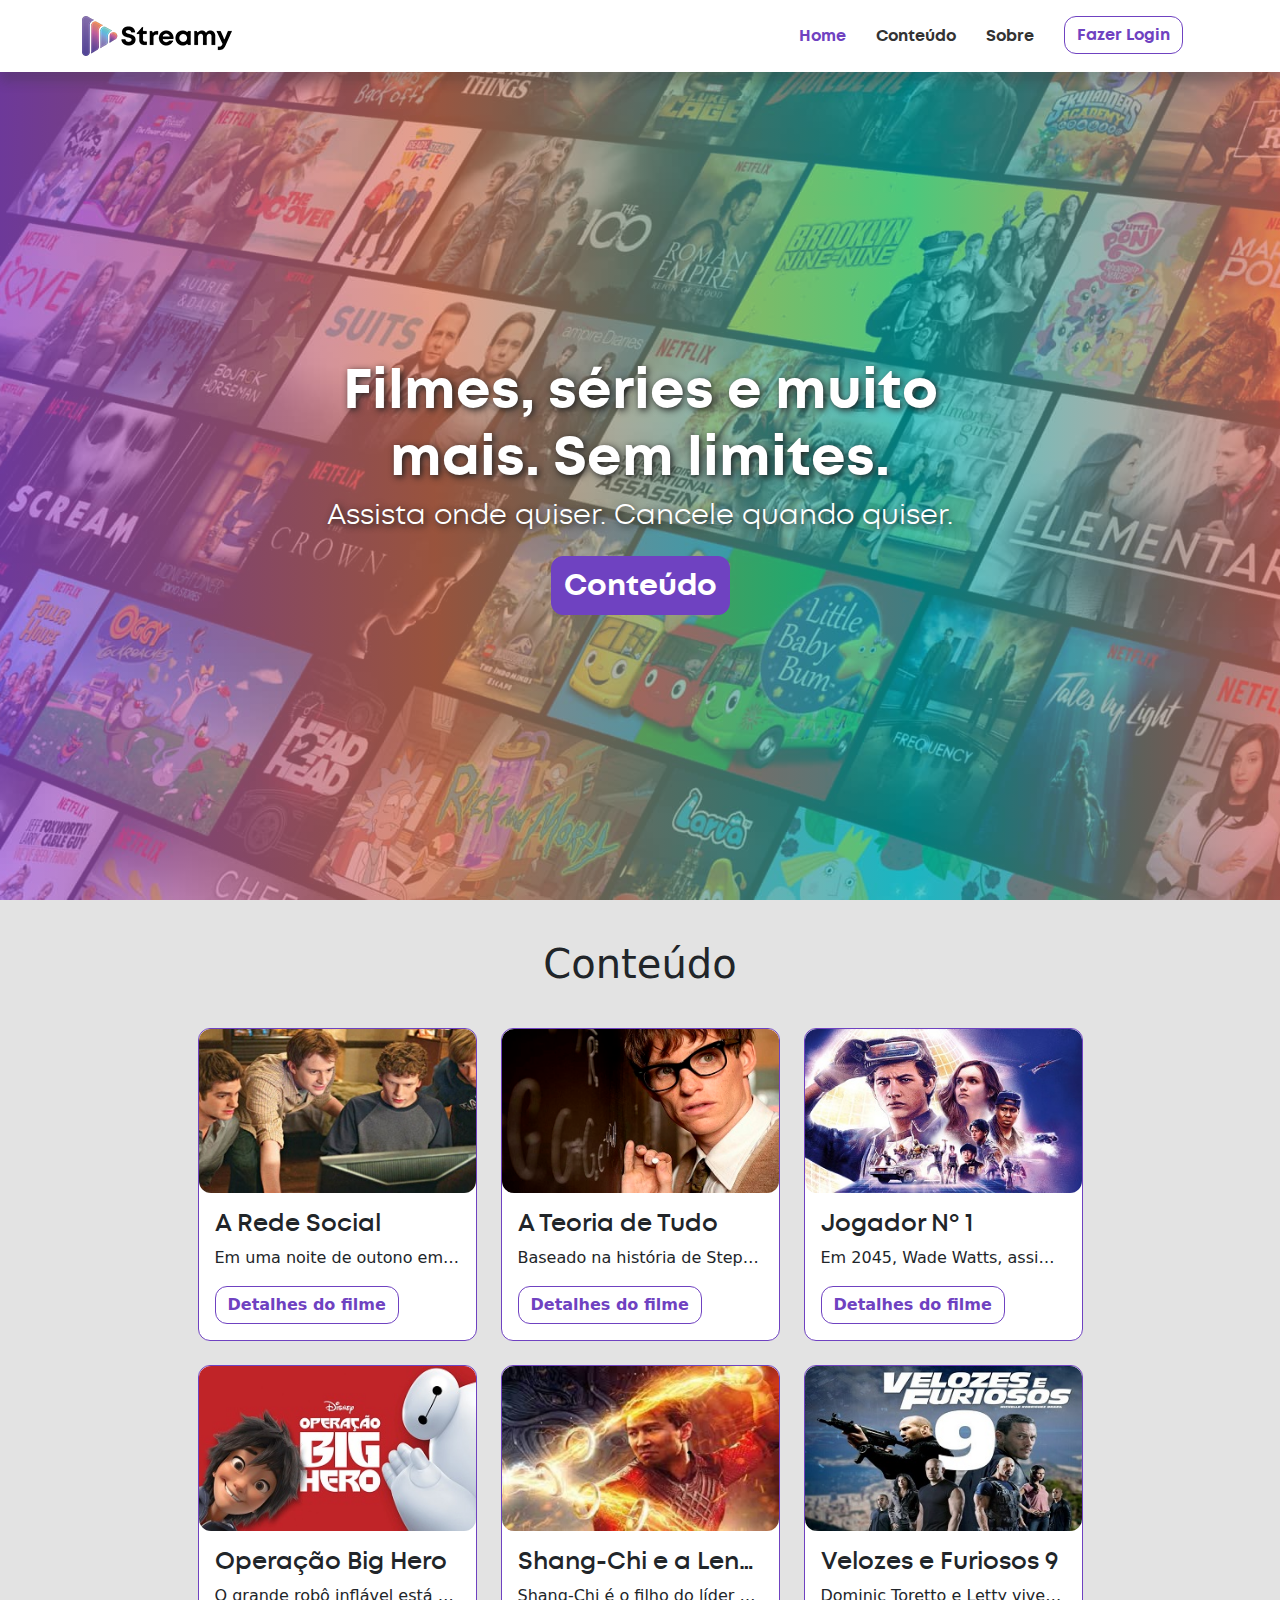
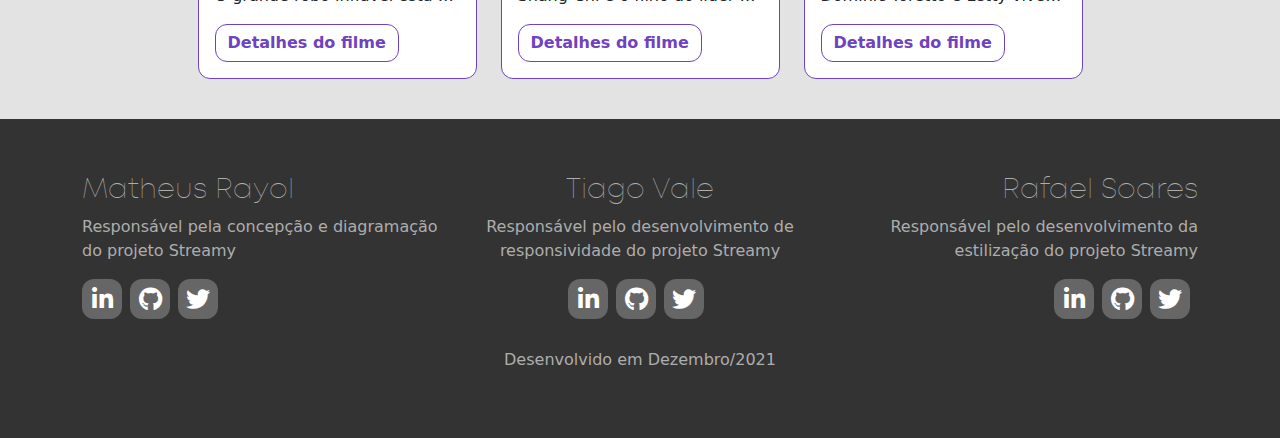
==== commit c965ced4: "Envio final dos arquivos" ====
--- a/index.html
+++ b/index.html
@@ -2,259 +2,209 @@
 <html lang="pt-br">
 
 <head>
-	<meta charset="utf-8">
-	<meta name="viewport" content="width=device-width, initial-scale=1.0, shrink-to-fit=no">
-	<title>Streamy</title>
-	<link href="https://cdn.jsdelivr.net/npm/bootstrap@5.1.3/dist/css/bootstrap.min.css" rel="stylesheet"
-		integrity="sha384-1BmE4kWBq78iYhFldvKuhfTAU6auU8tT94WrHftjDbrCEXSU1oBoqyl2QvZ6jIW3" crossorigin="anonymous">
-	<link rel="stylesheet" href="https://cdnjs.cloudflare.com/ajax/libs/font-awesome/4.7.0/css/font-awesome.min.css">
-	<link rel="stylesheet" href="css/styles.css">
+    <meta charset="utf-8">
+    <meta name="viewport" content="width=device-width, initial-scale=1.0, shrink-to-fit=no">
+    <title>Streamy</title>
+    <link rel="stylesheet" href="https://cdn.jsdelivr.net/npm/bootstrap@5.1.3/dist/css/bootstrap.min.css">
+    <link rel="stylesheet" href="css/Mont.css">
+    <link rel="stylesheet" href="https://use.fontawesome.com/releases/v5.12.0/css/all.css">
+    <link rel="stylesheet" href="https://cdnjs.cloudflare.com/ajax/libs/font-awesome/4.7.0/css/font-awesome.min.css">
+    <link rel="stylesheet" href="css/styles.css">
 </head>
 
 <body>
-
-
-	<!-- Início: Navegação -->
-	<header id="site-nav" class="sticky-top">
-		<div id="site-nav-container" class="container-fluid d-flex justify-content-center">
-			<nav id="site-nav-navbar" class="navbar navbar-light navbar-expand-md navigation-clean">
-				<div id="site-nav-logo" class="container">
-					<a href="#"><img src="img/logo.png" alt="Streamy Logo"></a><button data-bs-toggle="collapse"
-						class="navbar-toggler" data-bs-target="#site-nav-menu"><span class="visually-hidden">Acionar
-							navegação</span><span class="navbar-toggler-icon"></span></button>
-					<div id="site-nav-menu" class="collapse navbar-collapse">
-						<ul class="navbar-nav text-uppercase d-flex align-items-center ms-auto">
-							<li class="nav-item"><a class="nav-link active" href="index.html">Home</a></li>
-							<li class="nav-item"><a class="nav-link" href="#site-main-conteudo">Conteúdo</a></li>
-							<li class="nav-item"><a class="nav-link" href="#sobre-footer">Sobre</a></li>
-							<li class="nav-item"><a class="" href="#"><button id="site-button"
-										class="button-login btn btn-primary text-uppercase" type="button"
-										data-bs-target="#loginForm" data-bs-toggle="modal">Fazer Login</button></a></li>
-						</ul>
-					</div>
-				</div>
-			</nav>
-		</div>
-	</header>
-	<!-- Fim: Navegação -->
-
-
-	<!-- Início: Conteúdo Principal -->
-	<main>
-
-		<!-- Início: Hero Banner -->
-		<div id="site-main-hero" class="container-fluid d-flex justify-content-center align-items-center">
-			<div class="row">
-				<div id="site-main-hero-content" class="col text-center">
-					<h1 class="hero-title">Filmes, séries e muito mais. Sem limites.</h1>
-					<h2>Assista onde quiser. Cancele quando quiser.</h2>
-					<a href="#site-main-conteudo"><button id="site-button" class="btn btn-primary text-uppercase button-conteudo"
-						type="button">Conteúdo</button></a>
-				</div>
-			</div>
-		</div>
-		<!-- End: Container Hero Banner -->
-
-		<!-- Start: Container Seção Conteúdo -->
-		<div id="site-main-conteudo" class="container-fluid d-flex flex-column align-items-center">
-			<div class="row tamanho-fixo">
-				<div class="col">
-					<h1 class="text-center">Conteúdo</h1>
-				</div>
-			</div>
-			<div id="container-cartoes" class="row tamanho-fixo d-flex justify-content-center gap-3">
-				<div id="card-filmes" class="col-sm-auto col-md-6 col-lg-6 col-xl-4 col-xxl-4 card-streamy">
-					<div class="card-group">
-						<div class="card">
-							<img class="card-img-top w-100 d-block" src="img/a-rede-social.jpg" alt="A Rede Social">
-							<div class="card-body">
-								<h4 class="card-title">A Rede Social</h4>
-								<p class="card-text">Em uma noite de outono em 2003, o estudante de Harvard e gênio da
-									computação Mark Zuckerberg se senta em seu...</p>
-								<a href="detalhes_01.html"><button id="site-button" class="btn btn-primary" type="button">Detalhes</button></a>
-							</div>
-						</div>
-					</div>
-				</div>
-				<div id="card-filmes" class="col-sm-auto col-md-6 col-lg-6 col-xl-4 col-xxl-4 card-streamy">
-					<div class="card-group">
-						<div class="card">
-							<img class="card-img-top w-100 d-block" src="img/a-teoria-de-tudo.jpg"
-								alt="A Teoria de Tudo">
-							<div class="card-body">
-								<h4 class="card-title">A Teoria de Tudo</h4>
-								<p class="card-text">Baseado na história de Stephen Hawking, o filme expõe como o
-									astrofísico fez descobertas relevantes para o...</p>
-								<a href="detalhes_02.html"><button id="site-button" class="btn btn-primary" type="button">Detalhes</button></a>
-							</div>
-						</div>
-					</div>
-				</div>
-				<div id="card-filmes" class="col-sm-auto col-md-6 col-lg-6 col-xl-4 col-xxl-4 card-streamy">
-					<div class="card-group">
-						<div class="card">
-							<img class="card-img-top w-100 d-block" src="img/jogador-n1.jpg" alt="Jogador Número 1">
-							<div class="card-body">
-								<h4 class="card-title">Jogador Nº 1</h4>
-								<p class="card-text">Em 2045, Wade Watts, assim como o resto da humanidade, prefere a
-									realidade virtual do jogo OASIS ao mundo real. James Halliday...</p>
-								<a href="detalhes_03.html"><button id="site-button" class="btn btn-primary" type="button">Detalhes</button></a>
-							</div>
-						</div>
-					</div>
-				</div>
-				<div id="card-filmes" class="col-sm-auto col-md-6 col-lg-6 col-xl-4 col-xxl-4 card-streamy">
-					<div class="card-group">
-						<div class="card">
-							<img class="card-img-top w-100 d-block" src="img/operacao-big-hero.jpg"
-								alt="Operação Big Hero">
-							<div class="card-body">
-								<h4 class="card-title">Operação Big Hero</h4>
-								<p class="card-text">O grande robô inflável está sempre a postos para cuidar de Hiro
-									Hamada. Quando algo devastador assola a cidade, o menino...</p>
-								<a href="detalhes_04.html"><button id="site-button" class="btn btn-primary" type="button">Detalhes</button></a>
-							</div>
-						</div>
-					</div>
-				</div>
-				<div id="card-filmes" class="col-sm-auto col-md-6 col-lg-6 col-xl-4 col-xxl-4 card-streamy">
-					<div class="card-group">
-						<div class="card">
-							<img class="card-img-top w-100 d-block" src="img/shang-chi.jpg"
-								alt="Shang-Chi e a Lenda dos Dez Anéis">
-							<div class="card-body">
-								<h4 class="card-title">Shang-Chi e a Lenda dos...</h4>
-								<p class="card-text">Shang-Chi é o filho do líder de uma organização criminosa poderosa.
-									O rapaz foi criado desde criança para ser...</p>
-								<a href="detalhes_05.html"><button id="site-button" class="btn btn-primary" type="button">Detalhes</button></a>
-							</div>
-						</div>
-					</div>
-				</div>
-				<div id="card-filmes" class="col-sm-auto col-md-6 col-lg-6 col-xl-4 col-xxl-4 card-streamy">
-					<div class="card-group">
-						<div class="card">
-							<img class="card-img-top w-100 d-block" src="img/velozes-e-furiosos9.jpg"
-								alt="Velozes e Furiosos 9">
-							<div class="card-body">
-								<h4 class="card-title">Velozes e Furiosos 9</h4>
-								<p class="card-text">Dominic Toretto e Letty vivem uma vida pacata ao lado do filho. Mas
-									eles logo são ameaçados pelo passado de Dom: seu...</p>
-								<a href="detalhes_06.html"><button id="site-button" class="btn btn-primary" type="button">Detalhes</button></a>
-							</div>
-						</div>
-					</div>
-				</div>
-			</div>
-		</div>
-		<!-- Fim: Seção Conteúdo -->
-
-	</main>
-	<!-- Fim: Conteúdo Principal -->
-
-	<!-- Início: Rodapé -->
-	<footer id="sobre-footer">
-		<div class="container-fluid d-flex justify-content-center">
-			<div id="container-cartoes" class="row d-flex justify-content-center gap-3 tamanho-fixo">
-				<div id="autores"
-					class="col-4 text-center text-sm-center text-md-center text-lg-start text-xl-start text-xxl-start d-flex flex-column justify-content-evenly align-items-center align-items-sm-center align-items-md-center align-items-lg-start align-items-xl-start align-items-xxl-start">
-					<h1 class="display-6">Matheus Ferreira</h1>
-					<p>Responsável pelo desenvolvimento do modelo inicial do site.</p>
-					<ul class="list-inline text-center">
-						<li class="list-inline-item"><a href="https://linkedin.com/in/matheusrayol"><span class="fa-stack fa-lg"><i
-										class="fa fa-circle fa-stack-2x"></i><i
-										class="fa fa-linkedin fa-stack-1x fa-inverse"></i></span></a></li>
-						<li class="list-inline-item"><a href="https://twitter.com/naosematty"><span class="fa-stack fa-lg"><i
-										class="fa fa-circle fa-stack-2x"></i><i
-										class="fa fa-twitter fa-stack-1x fa-inverse"></i></span></a></li>
-						<li class="list-inline-item"><a href="https://github.com/matheusrayol"><span class="fa-stack fa-lg"><i
-										class="fa fa-circle fa-stack-2x"></i><i
-										class="fa fa-github fa-stack-1x fa-inverse"></i></span></a></li>
-					</ul>
-				</div>
-				<div id="autores"
-					class="col-4 text-center text-sm-center text-md-center text-lg-end text-xl-end text-xxl-center d-flex flex-column justify-content-evenly align-items-center align-items-sm-center align-items-md-center align-items-lg-end align-items-xl-end align-items-xxl-center">
-					<h1 class="display-6">Tiago Vale</h1>
-					<p>Responsável pelo desenvolvimento de responsividade do site.</p>
-					<ul class="list-inline text-center">
-						<li class="list-inline-item"><a href="https://www.linkedin.com/in/tiago-pereira-do-vale/"><span class="fa-stack fa-lg"><i
-										class="fa fa-circle fa-stack-2x"></i><i
-										class="fa fa-linkedin fa-stack-1x fa-inverse"></i></span></a></li>
-						<li class="list-inline-item"><a href="https://twitter.com/tpvaale"><span class="fa-stack fa-lg"><i
-										class="fa fa-circle fa-stack-2x"></i><i
-										class="fa fa-twitter fa-stack-1x fa-inverse"></i></span></a></li>
-						<li class="list-inline-item"><a href="https://github.com/tpvale"><span class="fa-stack fa-lg"><i
-										class="fa fa-circle fa-stack-2x"></i><i
-										class="fa fa-github fa-stack-1x fa-inverse"></i></span></a></li>
-					</ul>
-				</div>
-				<div id="autores"
-					class="col-4 text-center text-sm-center text-md-center text-lg-center text-xl-center text-xxl-end d-flex flex-column justify-content-evenly align-items-center align-items-sm-center align-items-md-center align-items-lg-center align-items-xl-center align-items-xxl-end">
-					<h1 class="display-6">Rafael Soares</h1>
-					<p>Responsável pelo desenvolvimento pela estilização do site</p>
-					<ul class="list-inline text-center">
-						<li class="list-inline-item"><a href="https://www.linkedin.com/in/rafael-soares-da-rocha-979578171/"><span class="fa-stack fa-lg"><i
-										class="fa fa-circle fa-stack-2x"></i><i
-										class="fa fa-linkedin fa-stack-1x fa-inverse"></i></span></a></li>
-						<li class="list-inline-item"><a href="https://twitter.com/RafaelS03930641"><span class="fa-stack fa-lg"><i
-										class="fa fa-circle fa-stack-2x"></i><i
-										class="fa fa-twitter fa-stack-1x fa-inverse"></i></span></a></li>
-						<li class="list-inline-item"><a href="https://github.com/RafaelSoaresDaRocha"><span class="fa-stack fa-lg"><i
-										class="fa fa-circle fa-stack-2x"></i><i
-										class="fa fa-github fa-stack-1x fa-inverse"></i></span></a></li>
-					</ul>
-				</div>
-			</div>
-		</div>
-		<div class="container-fluid d-flex justify-content-center">
-			<div id="container-cartoes" class="row d-flex justify-content-center gap-3 tamanho-fixo">
-				<div id="copyright" class="col">
-					<p>Streamy 2021. Todos os direitos reservados.</p>
-				</div>
-			</div>
-		</div>
-	</footer>
-	<!-- Fim: Rodapé -->
-
-
-	<!-- Novo Novo Modal-->
-	<div id="loginForm" class="modal fade" role="dialog" tabindex="-1">
-		<div class="modal-dialog modal-dialog-centered" role="document">
-			<div class="modal-content">
-				<div class="modal-header"><img src="img/logo.png" alt="Logo Streamy"/><button class="btn-close" type="button" data-bs-dismiss="modal" aria-label="Close"></button></div>
-				<div class="modal-body">
-					<p>Para continuar, faça seu login.</p>
-					<form action="login" method="post">
-						<!-- Início do Formulário -->
-						<div class="loginForm form-group">
-							<input type="email" class="form-control" placeholder="Digite seu email" required>
-						</div>
-						<div class="form-group">
-							<input type="password" class="form-control" placeholder="Digite sua senha" required>
-						</div>
-					
-				</div>
-				<div class="modal-footer justify-content-between">
-					<div><a href="#">Esqueceu a senha?</a></div>
-					<div class="d-flex flex-row gap-2"><button class="btn btn-light" type="reset">Limpar</button><button id="site-button" class="btn btn-primary" type="submit">Fazer Login</button></div>
-				</form>
-				</div>
-			</div>
-		</div>
-	</div>
-	<!-- Fim: Novo Novo Modal-->
-
-	<!-- Início: Scripts -->
-	<script src="https://cdnjs.cloudflare.com/ajax/libs/jquery/3.6.0/jquery.min.js"></script>
-	<script src="https://cdn.jsdelivr.net/npm/@popperjs/core@2.10.2/dist/umd/popper.min.js"
-		integrity="sha384-7+zCNj/IqJ95wo16oMtfsKbZ9ccEh31eOz1HGyDuCQ6wgnyJNSYdrPa03rtR1zdB"
-		crossorigin="anonymous"></script>
-	<script src="https://cdn.jsdelivr.net/npm/bootstrap@5.1.3/dist/js/bootstrap.min.js"
-		integrity="sha384-QJHtvGhmr9XOIpI6YVutG+2QOK9T+ZnN4kzFN1RtK3zEFEIsxhlmWl5/YESvpZ13"
-		crossorigin="anonymous"></script>
-	<script src="js/checkpoint.js"></script>
-	<!-- Fim: Scripts-->
-
+    <header class="d-flex flex-column sticky-top" id="site-cabecalho">
+        <nav class="navbar navbar-light navbar-expand-lg navegacao">
+            <div class="container"><a class="navbar-brand" href="index.html"><img src="img/logo.png"
+                        alt="Logotipo Streamy"></a><button data-bs-toggle="collapse" class="navbar-toggler"
+                    data-bs-target="#navcol-1"><span class="visually-hidden">Alternar navegação</span><span
+                        class="navbar-toggler-icon"></span></button>
+                <div class="collapse navbar-collapse" id="navcol-1">
+                    <ul class="navbar-nav ms-auto">
+                        <li class="nav-item"><a class="nav-link active" href="#">Home</a></li>
+                        <li class="nav-item"><a class="nav-link" href="#conteudo">Conteúdo</a></li>
+                        <li class="nav-item"><a class="nav-link" href="sobre.html">Sobre</a></li>
+                        <li class="nav-item nav-button"><button class="btn btn-streamy" type="button"
+                                data-bs-target="#loginForm" data-bs-toggle="modal">Fazer Login</button></li>
+                    </ul>
+                </div>
+            </div>
+        </nav>
+    </header>
+    <main class="d-flex flex-column">
+        <section class="d-flex" id="site-hero">
+            <div class="container-fluid d-flex justify-content-center align-items-center" id="hero-bg-container">
+                <div class="row row-cols-1 justify-content-center align-items-center gap-3" id="hero-text">
+                    <div class="col">
+                        <h1 class="display-custom"><strong>Filmes, séries e muito mais. Sem limites.</strong></h1>
+                        <h3 class="display-custom">Assista onde quiser. Cancele quando quiser.</h3>
+                    </div>
+                    <div class="col text-center"><a href="#conteudo"><button class="btn btn-hero"
+                                type="button">Conteúdo</button></a></div>
+                </div>
+            </div>
+        </section>
+        <section id="conteudo" class="d-flex">
+            <div class="container" id="container-cards">
+                <div class="row row-cols-1 justify-content-center align-items-center gap3">
+                    <div class="col text-center" id="titulo-secao">
+                        <h1>Conteúdo</h1>
+                    </div>
+                </div>
+                <div class="row g-0 d-flex justify-content-center gap-4" id="container-cartoes">
+                    <div class="col-sm-12 col-md-5 col-lg-4 col-xl-3 col-xxl-3">
+                        <div class="card-group">
+                            <div class="card"><img class="card-img-top w-100 d-block" alt="A Rede Social"
+                                    src="img/a-rede-social.jpg">
+                                <div class="card-body">
+                                    <h4 class="card-title">A Rede Social</h4>
+                                    <p class="text-truncate card-text">Em uma noite de outono em 2003, o estudante de
+                                        Harvard e gênio da computação Mark Zuckerberg se senta em seu...</p><a
+                                        class="card-link" href="detalhes_01.html"><button class="btn btn-streamy"
+                                            type="button">Detalhes do filme</button></a>
+                                </div>
+                            </div>
+                        </div>
+                    </div>
+                    <div class="col-sm-12 col-md-5 col-lg-4 col-xl-3 col-xxl-3">
+                        <div class="card-group">
+                            <div class="card"><img class="card-img-top w-100 d-block" alt="A Teoria de Tudo"
+                                    src="img/a-teoria-de-tudo.jpg">
+                                <div class="card-body">
+                                    <h4 class="card-title">A Teoria de Tudo</h4>
+                                    <p class="text-truncate card-text">Baseado na história de Stephen Hawking, o filme
+                                        expõe como o astrofísico fez descobertas relevantes para o...</p><a
+                                        class="card-link" href="detalhes_02.html"><button class="btn btn-streamy"
+                                            type="button">Detalhes do filme</button></a>
+                                </div>
+                            </div>
+                        </div>
+                    </div>
+                    <div class="col-sm-12 col-md-5 col-lg-4 col-xl-3 col-xxl-3">
+                        <div class="card-group">
+                            <div class="card"><img class="card-img-top w-100 d-block" alt="Jogador Numero 1"
+                                    src="img/jogador-n1.jpg">
+                                <div class="card-body">
+                                    <h4 class="card-title">Jogador Nº 1</h4>
+                                    <p class="text-truncate card-text">Em 2045, Wade Watts, assim como o resto da
+                                        humanidade, prefere a realidade virtual do jogo OASIS ao mundo real. James
+                                        Halliday...</p><a class="card-link" href="detalhes_03.html"><button
+                                            class="btn btn-streamy" type="button">Detalhes do filme</button></a>
+                                </div>
+                            </div>
+                        </div>
+                    </div>
+                    <div class="col-sm-12 col-md-5 col-lg-4 col-xl-3 col-xxl-3">
+                        <div class="card-group">
+                            <div class="card"><img class="card-img-top w-100 d-block" alt="Operação Big Hero"
+                                    src="img/operacao-big-hero.jpg">
+                                <div class="card-body">
+                                    <h4 class="card-title">Operação Big Hero</h4>
+                                    <p class="text-truncate card-text">O grande robô inflável está sempre a postos para
+                                        cuidar de Hiro Hamada. Quando algo devastador assola a cidade, o menino...
+                                    </p><a class="card-link" href="detalhes_04.html"><button class="btn btn-streamy"
+                                            type="button">Detalhes do filme</button></a>
+                                </div>
+                            </div>
+                        </div>
+                    </div>
+                    <div class="col-sm-12 col-md-5 col-lg-4 col-xl-3 col-xxl-3">
+                        <div class="card-group">
+                            <div class="card"><img class="card-img-top w-100 d-block"
+                                    alt="Shang-Chi e a Lenda dos Dez Anéis" src="img/shang-chi.jpg">
+                                <div class="card-body">
+                                    <h4 class="text-truncate card-title">Shang-Chi e a Lenda dos Dez Anéis</h4>
+                                    <p class="text-truncate card-text">Shang-Chi é o filho do líder de uma organização
+                                        criminosa poderosa. O rapaz foi criado desde criança para ser...</p><a
+                                        class="card-link" href="detalhes_05.html"><button class="btn btn-streamy"
+                                            type="button">Detalhes do filme</button></a>
+                                </div>
+                            </div>
+                        </div>
+                    </div>
+                    <div class="col-sm-12 col-md-5 col-lg-4 col-xl-3 col-xxl-3">
+                        <div class="card-group">
+                            <div class="card"><img class="card-img-top w-100 d-block" alt="Velozes e Furiosos 9"
+                                    src="img/velozes-e-furiosos9.jpg">
+                                <div class="card-body">
+                                    <h4 class="card-title">Velozes e Furiosos 9</h4>
+                                    <p class="text-truncate card-text">Dominic Toretto e Letty vivem uma vida pacata ao
+                                        lado do filho. Mas eles logo são ameaçados pelo passado de Dom: seu...</p><a
+                                        class="card-link" href="detalhes_06.html"><button class="btn btn-streamy"
+                                            type="button">Detalhes do filme</button></a>
+                                </div>
+                            </div>
+                        </div>
+                    </div>
+                </div>
+            </div>
+        </section>
+    </main>
+    <footer>
+        <footer class="rodape">
+            <div class="container">
+                <div class="row justify-content-center align-items-center">
+                    <div class="col-sm-12 col-md-6 col-lg-4 col-xl-4 col-xxl-4 text-center text-sm-center text-md-start text-lg-start text-xl-start text-xxl-start d-flex flex-column align-items-center align-items-sm-center align-items-md-start align-items-lg-start align-items-xl-start align-items-xxl-start item"
+                        id="desenvolvedores">
+                        <h3>Matheus Rayol</h3>
+                        <p>Responsável pela concepção e diagramação do projeto Streamy</p>
+                        <div class="redes-sociais d-flex"><a href="https://linkedin.com/in/matheusrayol"><i
+                                    class="fab fa-linkedin-in social-dev"></i></a><a
+                                href="https://github.com/matheusrayol"><i class="fab fa-github social-dev"></i></a><a
+                                href="https://twitter.com/naosematty"><i class="fab fa-twitter social-dev"></i></a>
+                        </div>
+                    </div>
+                    <div class="col-sm-12 col-md-6 col-lg-4 col-xl-4 col-xxl-4 text-center text-sm-center text-md-end text-lg-center text-xl-center text-xxl-center d-flex flex-column align-items-center align-items-sm-center align-items-md-end align-items-lg-center align-items-xl-center align-items-xxl-center item"
+                        id="desenvolvedores">
+                        <h3>Tiago Vale</h3>
+                        <p>Responsável pelo desenvolvimento de responsividade do projeto Streamy</p>
+                        <div class="redes-sociais d-flex"><a
+                                href="https://www.linkedin.com/in/tiago-pereira-do-vale/"><i
+                                    class="fab fa-linkedin-in social-dev"></i></a><a href="https://github.com/tpvale"><i
+                                    class="fab fa-github social-dev"></i></a><a href="https://twitter.com/tpvaale"><i
+                                    class="fab fa-twitter social-dev"></i></a></div>
+                    </div>
+                    <div class="col-sm-12 col-md-6 col-lg-4 col-xl-4 col-xxl-4 text-center text-sm-center text-md-center text-lg-end text-xl-end text-xxl-end d-flex flex-column align-items-center align-items-sm-center align-items-md-center align-items-lg-end align-items-xl-end align-items-xxl-end item"
+                        id="desenvolvedores">
+                        <h3>Rafael Soares</h3>
+                        <p>Responsável pelo desenvolvimento da estilização do projeto Streamy</p>
+                        <div class="redes-sociais d-flex"><a
+                                href="https://www.linkedin.com/in/rafael-soares-da-rocha-979578171/"><i
+                                    class="fab fa-linkedin-in social-dev"></i></a><a
+                                href="https://github.com/RafaelSoaresDaRocha"><i
+                                    class="fab fa-github social-dev"></i></a><a
+                                href="https://twitter.com/RafaelS03930641"><i class="fab fa-twitter social-dev"></i></a>
+                        </div>
+                    </div>
+                </div>
+                <p class="desenvolvimento">Desenvolvido em Dezembro/2021</p>
+            </div>
+        </footer>
+    </footer>
+    <div class="modal fade" role="dialog" tabindex="-1" id="loginForm">
+        <div class="modal-dialog modal-dialog-centered modal-fullscreen-sm-down" role="document">
+            <div class="modal-content">
+                <div class="modal-header"><img src="img/logo.png"><button type="button" class="btn-close"
+                        data-bs-dismiss="modal" aria-label="Close"></button></div>
+                <div class="modal-body">
+                    <p>Faça o login para acessar nossos serviços</p>
+                    <form action="login" method="post">
+                        <h2 class="visually-hidden">Formulário de Login</h2>
+                        <div class="illustration"></div>
+                        <div class="mb-3"><input class="form-control" type="email" name="email"
+                                placeholder="seu@email.com" required=""></div>
+                        <div class="mb-3"><input class="form-control" type="password" name="password"
+                                placeholder="Senha" required=""></div>
+                        <div class="mb-3"><button class="btn d-block btn-streamy w-100" type="submit">Fazer
+                                Login</button></div>
+                    </form>
+                </div>
+                <div class="modal-footer justify-content-between"><a href="#">Esqueceu sua senha?</a></div>
+            </div>
+        </div>
+    </div>
+    <script src="https://cdn.jsdelivr.net/npm/bootstrap@5.1.3/dist/js/bootstrap.bundle.min.js"></script>
+    <script src="js/checkpoint3.js"></script>
 </body>
 
 </html>--- a/css/Mont.css
+++ b/css/Mont.css
@@ -0,0 +1,43 @@
+@font-face {
+	font-family: 'Mont';
+	src: url(../fonts/mont-thin-webfont.eot) format('embedded-opentype'),
+	url(../fonts/mont-thin-webfont.eot) format('embedded-opentype'),
+	url(../fonts/mont-thin-webfont.woff2) format('woff2'),
+	url(../fonts/mont-thin-webfont.woff) format('woff'),
+	url(../fonts/mont-thin-webfont.ttf) format('truetype');
+	font-weight: 200;
+	font-style: normal;
+}
+
+@font-face {
+	font-family: 'Mont';
+	src: url(../fonts/mont-book-webfont.eot) format('embedded-opentype'),
+	url(../fonts/mont-book-webfont.eot) format('embedded-opentype'),
+	url(../fonts/mont-book-webfont.woff2) format('woff2'),
+	url(../fonts/mont-book-webfont.woff) format('woff'),
+	url(../fonts/mont-book-webfont.ttf) format('truetype');
+	font-weight: 400;
+	font-style: normal;
+}
+
+@font-face {
+	font-family: 'Mont';
+	src: url(../fonts/mont-semibold-webfont.eot) format('embedded-opentype'),
+	url(../fonts/mont-semibold-webfont.eot) format('embedded-opentype'),
+	url(../fonts/mont-semibold-webfont.woff2) format('woff2'),
+	url(../fonts/mont-semibold-webfont.woff) format('woff'),
+	url(../fonts/mont-semibold-webfont.ttf) format('truetype');
+	font-weight: 600;
+	font-style: normal;
+}
+
+@font-face {
+	font-family: 'Mont';
+	src: url(../fonts/mont-bold-webfont.eot) format('embedded-opentype'),
+	url(../fonts/mont-bold-webfont.eot) format('embedded-opentype'),
+	url(../fonts/mont-bold-webfont.woff2) format('woff2'),
+	url(../fonts/mont-bold-webfont.woff) format('woff'),
+	url(../fonts/mont-bold-webfont.ttf) format('truetype');
+	font-weight: 700;
+	font-style: normal;
+}--- a/css/styles.css
+++ b/css/styles.css
@@ -1,16 +1,15 @@
-html {
-  scroll-padding-top: 70px;
-}
-
-.loginForm {
-  margin: 5px 0;
-}
-
-.navigation-clean {
-  background-color: #fff;
-  padding-top: 0.75rem;
-  padding-bottom: 0.75rem;
-  color: #333;
+#site-cabecalho {
+  -webkit-box-shadow: 0rem 0.625rem 0.625rem rgba(51, 51, 51, 0.25);
+          box-shadow: 0rem 0.625rem 0.625rem rgba(51, 51, 51, 0.25);
+  font-family: 'Mont';
+  font-weight: 700;
+}
+
+.navegacao {
+  background: white;
+  padding-top: 1rem;
+  padding-bottom: 1rem;
+  color: #333333;
   border-radius: 0;
   -webkit-box-shadow: none;
           box-shadow: none;
@@ -18,255 +17,289 @@
   margin-bottom: 0;
 }
 
-.navigation-clean .navbar-toggler {
-  border-color: #ddd;
-  color: #6610f2;
-}
-
-.navigation-clean .navbar-toggler:hover {
-  background: none;
-}
-
-.navigation-clean .navbar-toggler:focus {
-  background: none;
-}
-
-.navigation-clean .navbar-nav > li > .dropdown-menu {
-  margin-top: -5px;
-  -webkit-box-shadow: none;
-          box-shadow: none;
-  background-color: #fff;
-  border-radius: 2px;
-}
-
-.navigation-clean .dropdown-menu .dropdown-item {
-  line-height: 2;
-  color: #37434d;
-}
-
-.navigation-clean .dropdown-menu .dropdown-item:focus {
-  line-height: 2;
-  color: #37434d;
-  background-color: #eee;
-}
-
-.navigation-clean .dropdown-menu .dropdown-item:hover {
-  background-color: #eee;
-  color: inherit;
-}
-
-.navigation-clean.navbar-light .navbar-nav .nav-link.active {
-  color: #6610f2;
-  -webkit-box-shadow: none;
-          box-shadow: none;
-  background: none;
-  pointer-events: none;
-}
-
-.navigation-clean.navbar-light .navbar-nav .nav-link.active:focus {
-  color: #6610f2;
-  -webkit-box-shadow: none;
-          box-shadow: none;
-  background: none;
-  pointer-events: none;
-}
-
-.navigation-clean.navbar-light .navbar-nav .nav-link.active:hover {
-  color: #6610f2;
-  -webkit-box-shadow: none;
-          box-shadow: none;
-  background: none;
-  pointer-events: none;
-}
-
-.navigation-clean.navbar-light .navbar-nav .nav-link {
-  color: #465765;
-}
-
-.navigation-clean.navbar-light .navbar-nav .nav-link:focus {
-  color: #6610f2;
-  background-color: transparent;
-}
-
-.navigation-clean.navbar-light .navbar-nav .nav-link:hover {
-  color: #6610f2;
-  background-color: transparent;
-}
-
-.navigation-clean.navbar .navbar-nav .nav-link {
-  padding-left: 18px;
-  padding-right: 18px;
-}
-
-#site-nav {
+.navegacao .navbar-brand {
+  padding: 0;
+}
+
+.navegacao .navbar-toggler {
+  border-color: #6f42c1;
+  color: #6f42c1;
+  background-color: #6f42c1;
+}
+
+.navegacao .navbar-toggler:hover {
+  background-color: #6f42c1;
+}
+
+.navegacao .navbar-toggler:focus {
+  background-color: #6f42c1;
+}
+
+.navegacao.navbar .navbar-nav .nav-link {
+  padding-left: .625rem;
+  padding-right: .625rem;
+  margin-left: .313rem;
+  margin-right: .313rem;
+}
+
+.nav-button {
+  padding-left: .625rem;
+  padding-right: .625rem;
+  margin-left: .313rem;
+  margin-right: .313rem;
+}
+
+.nav-link {
+  border-radius: .75rem;
+  color: #333333;
+  background-color: initial;
+}
+
+.nav-link:hover {
+  background-color: #6f42c1;
+  color: white !important;
+}
+
+.nav-link:active {
+  color: #6f42c1 !important;
+}
+
+.nav-link.active {
+  color: #6f42c1 !important;
+}
+
+.nav-link.active:hover {
+  background-color: #6f42c1;
+  color: white !important;
+}
+
+.btn-streamy {
+  background-color: white;
+  color: #6f42c1;
+  border: 0.063rem solid #6f42c1;
+  border-radius: .75rem;
+  -webkit-transition-duration: 1s;
+          transition-duration: 1s;
+  -webkit-transition-property: background-color, color;
+  transition-property: background-color, color;
+  -webkit-transition-timing-function: ease;
+          transition-timing-function: ease;
+  font-weight: 700;
+}
+
+.btn-streamy:hover {
+  background-color: #6f42c1;
+  color: white;
+}
+
+.btn-streamy:active {
+  background-color: #6f42c1;
+  color: white;
+}
+
+.btn-streamy:focus {
+  background-color: #6610f2;
+  color: white;
+}
+
+.btn-hero {
+  border: 0.063rem solid #6f42c1;
+  font-size: 30px;
+  font-family: 'Mont';
+  font-weight: bold;
+  color: white;
+  background: #6f42c1;
+  border-radius: .75rem;
+  -webkit-transition-duration: 1s;
+          transition-duration: 1s;
+  -webkit-transition-property: background-color;
+  transition-property: background-color;
+  -webkit-transition-timing-function: ease;
+          transition-timing-function: ease;
+}
+
+.btn-hero:hover {
+  background-color: #6610f2;
+  color: white;
+}
+
+.btn-hero:active {
+  background-color: #6610f2;
+  color: white;
+}
+
+.btn-hero:focus {
+  background-color: #6610f2;
+  color: white;
+}
+
+#site-hero {
+  height: 92vh;
   width: 100%;
-  height: 70px;
-}
-
-#site-nav-menu {
-  background-color: #fff;
-}
-
-#site-nav-container {
-  -webkit-box-shadow: 0 5px 16px;
-          box-shadow: 0 5px 16px;
-  height: 70px;
-  background-color: #fff;
-}
-
-#site-nav-navbar {
-  padding: 10px 0;
-  width: 100%;
-}
-
-ul.navbar-nav {
-  font-weight: 700;
-}
-
-#site-main-hero {
-  height: 92.2vh;
   background: -webkit-gradient(linear, left top, right top, from(rgba(181, 94, 255, 0.6)), color-stop(34%, rgba(254, 138, 100, 0.6)), color-stop(71%, rgba(0, 207, 208, 0.6)), to(rgba(252, 131, 115, 0.6))), url("../img/movies-bg.jpg") center/cover no-repeat;
   background: linear-gradient(90deg, rgba(181, 94, 255, 0.6), rgba(254, 138, 100, 0.6) 34%, rgba(0, 207, 208, 0.6) 71%, rgba(252, 131, 115, 0.6) 100%), url("../img/movies-bg.jpg") center/cover no-repeat;
   background-attachment: fixed;
-  background-position: center;
-  background-repeat: no-repeat;
-  background-size: cover;
-}
-
-#site-main-hero-content {
-  max-width: 680px;
-  width: 100%;
-}
-
-#site-main-hero-content .hero-title {
-  font-size: 4rem;
-  font-weight: 700;
-  color: #fff;
-  text-shadow: 0 0 20px #333;
-}
-
-#site-main-hero-content h2 {
-  color: #fff;
-  text-shadow: 0 0 10px #333;
-}
-
-#card-filmes {
-  border-radius: 20px;
-  -webkit-transition: all 1s ease;
-  transition: all 1s ease;
-}
-
-#card-filmes:hover {
-  z-index: 1000;
+}
+
+#hero-text {
+  max-width: 47rem;
+}
+
+h3.display-custom {
+  color: white;
+  font-family: 'Mont';
+  font-weight: 400;
+  text-align: center;
+  text-shadow: 2px 2px 7px #1e1e1e;
+}
+
+h1.display-custom {
+  font-size: calc(2.5rem + 1.2vw);
+  color: white;
+  font-family: 'Mont';
+  font-weight: 700;
+  text-align: center;
+  text-shadow: 2px 2px 7px #1e1e1e;
+}
+
+section {
+  background: #e3e3e3;
+  padding: 2.5rem 1rem;
+}
+
+#secao-conteudo h1 h2 {
+  font-family: 'Mont';
+  font-weight: 600;
+}
+
+.card {
+  border: 1px solid #6f42c1;
+  max-width: 20rem;
+  text-align: justify;
+  -webkit-transition-duration: .5s;
+          transition-duration: .5s;
+  -webkit-transition-timing-function: ease;
+          transition-timing-function: ease;
+  border-radius: .75rem;
+}
+
+.card:hover {
   -webkit-transform: scale(1.1);
           transform: scale(1.1);
-  -webkit-box-shadow: 0 0 20px #000;
-          box-shadow: 0 0 20px #000;
-}
-
-#site-button {
-  border: 0;
-  background-color: #6610f2;
-  color: #fff;
-  font-weight: 700;
-}
-
-.button-login {
-  height: 40px;
-}
-
-.button-conteudo {
-  font-size: 24px;
-  margin-top: 2.25rem;
-}
-
-#site-main-conteudo {
-  padding: 5vh 2vw;
-  background-color: #ececec;
-}
-
-#container-cartoes {
-  padding-top: 40px;
-  margin: 0;
+  -webkit-box-shadow: 5px 5px 0px #6f42c1;
+          box-shadow: 5px 5px 0px #6f42c1;
+  z-index: 1000;
+}
+
+.card img {
+  border-radius: .75rem;
 }
 
 .card-group {
-  border-radius: 20px;
-}
-
-.card {
-  border-radius: 20px;
-  -webkit-box-shadow: rgba(150, 150, 150, 0.6) 1px 1px 5px;
-          box-shadow: rgba(150, 150, 150, 0.6) 1px 1px 5px;
-}
-
-.tamanho-fixo {
-  max-width: 1200px;
-  width: 100%;
-}
-
-.card-streamy {
-  padding: 0;
-  max-width: 360px;
-  width: 100%;
-}
-
-.card-streamy img {
-  border-top-right-radius: 20px;
-  border-top-left-radius: 20px;
-}
-
-footer {
-  background-color: #333;
-}
-
-footer #container-cartoes {
-  padding-bottom: 40px;
-}
-
-footer a {
-  color: #a0a0a0;
+  -webkit-box-pack: center;
+      -ms-flex-pack: center;
+          justify-content: center;
+}
+
+h4.card-title {
+  font-family: 'Mont';
+  font-weight: 600;
+}
+
+#desenvolvedores {
+  margin: .3rem 0;
+}
+
+#titulo-secao {
+  margin-bottom: 2rem;
+}
+
+.rodape {
+  padding: 3.125rem 0;
+  background-color: #333333;
+  color: #adadad;
+}
+
+.rodape h3 {
+  font-weight: 100;
+  font-family: 'Mont';
+}
+
+.rodape .desenvolvimento {
+  text-align: center;
+  padding-top: 24px;
+}
+
+i.social-dev {
+  font-size: 1.5rem;
+  color: white;
+  background: #666666;
+  padding: .5rem;
+  border-radius: .75rem;
+  width: 2.5rem;
+  height: 2.5rem;
+  -webkit-transition-duration: .5s;
+          transition-duration: .5s;
+  -webkit-transition-property: background-color;
+  transition-property: background-color;
+  -webkit-transition-timing-function: ease;
+          transition-timing-function: ease;
+  margin-right: .5rem;
+}
+
+i.social-dev:hover {
+  background-color: #6f42c1;
+}
+
+.redes-sociais {
+  color: #313437;
+  text-align: center;
+}
+
+.navbar-light .navbar-toggler-icon {
+  background-image: url("data:image/svg+xml;charset=utf8,%3Csvg viewBox='0 0 32 32' xmlns='http://www.w3.org/2000/svg%27%3E%3Cpath stroke='rgba(255,255,255, 0.8)' stroke-width='2' stroke-linecap='round' stroke-miterlimit='10' d='M4 8h24M4 16h24M4 24h24'/%3E%3C/svg%3E");
+}
+
+.navbar-collapse {
+  text-align: center;
+}
+
+html {
+  scroll-padding-top: 72px;
+}
+
+.modal-footer {
+  border: 0px;
+}
+
+.modal-footer a {
   text-decoration: none;
-  -webkit-transition-property: color;
-  transition-property: color;
-  -webkit-transition-duration: 1s;
-          transition-duration: 1s;
-}
-
-footer a:hover {
-  color: #6610f2;
-}
-
-#autores {
-  max-width: 380px;
-  width: 100%;
-}
-
-#autores h1 {
-  color: #a0a0a0;
-}
-
-#autores p {
-  color: #dcdcdc;
-}
-
-#copyright p {
-  font-size: 16px;
-  text-align: center;
-  color: #a0a0a0;
-}
-
-.modal-dialog-centered {
-  width: 100%;
-  max-width: 400px;
-}
-
-.wrapper {
-  height: 100vh;
-  overflow-x: hidden;
-  overflow-y: auto;
-  -webkit-perspective: 2px;
-          perspective: 2px;
+  color: #6f42c1;
+}
+
+.modal-header {
+  border: 0px;
+}
+
+#conteudo-hero {
+  height: 60vh;
+  background-image: url("../img/a_rede_social_xl.jpg");
+  background-attachment: fixed;
+  background-position: center;
+  background-size: cover;
+}
+
+#filme-hero-01 {
+  background: url("../img/a_rede_social_xl.jpg") center/cover no-repeat;
+}
+
+#titulo-filme {
+  font-family: 'Mont';
+  font-weight: 700;
+  background-color: white;
+  padding: .75rem;
+  -webkit-box-shadow: 0.625rem 0.625rem 0 #6f42c1;
+          box-shadow: 0.625rem 0.625rem 0 #6f42c1;
 }
 
 .video-container {
@@ -277,8 +310,22 @@
   overflow: hidden;
 }
 
-.video-container iframe,
-.video-container object,
+.video-container iframe {
+  position: absolute;
+  top: 0;
+  left: 0;
+  width: 100%;
+  height: 100%;
+}
+
+.video-container object {
+  position: absolute;
+  top: 0;
+  left: 0;
+  width: 100%;
+  height: 100%;
+}
+
 .video-container embed {
   position: absolute;
   top: 0;
@@ -287,24 +334,83 @@
   height: 100%;
 }
 
-#video-descricao {
-  padding: 10px;
-}
-
-#video-descricao p {
+#sinopse {
+  text-align: justify;
   font-size: 1.15rem;
+  line-height: 1.8rem;
+}
+
+#sinopse h1 {
+  font-family: 'Mont';
+  font-weight: 700;
+}
+
+#icone-filme {
+  width: 50%;
+  padding: .75rem;
+  background-color: #6f42c1;
+  border-radius: .75rem;
+  color: white;
+  font-size: 2rem;
+}
+
+#icone-filme p {
+  font-size: 2rem;
+}
+
+#icone-container {
+  text-align: center;
+}
+
+#label-filme {
+  font-size: 1.15rem;
+  font-weight: 700;
+  color: #6f42c1;
+  margin-bottom: .1rem;
+}
+
+#ficha-tecnica {
+  margin: 1.25rem 0;
+}
+
+#sobre-projeto {
+  background-color: rgba(41, 41, 41, 0.45);
+  padding: .75rem;
+  border-radius: .75rem;
+}
+
+#filme-hero-02 {
+  background: url("../img/a_teoria_de_tudo_xl.jpg") center/cover no-repeat;
+}
+
+#filme-hero-03 {
+  background: url("../img/jogador_n_1_xl.jpg") center/cover no-repeat;
+}
+
+#filme-hero-04 {
+  background: url("../img/operacao_big_hero_xl.jpg") center/cover no-repeat;
+}
+
+#filme-hero-05 {
+  background: url("../img/shang-chi_xl.jpg") center/cover no-repeat;
+}
+
+#filme-hero-06 {
+  background: url("../img/velozes_e_furiosos_9_xl.jpg") center/cover no-repeat;
+}
+
+.filme-hero {
+  height: 60vh;
+}
+
+#video {
+  margin-bottom: .75rem;
 }
 
 @media (min-width: 768px) {
-  .navigation-clean {
+  .navegacao {
     padding-top: 1rem;
     padding-bottom: 1rem;
   }
 }
-
-@media (max-width: 380px) {
-  .modal-dialog-centered {
-    max-width: 320px;
-  }
-}
 /*# sourceMappingURL=styles.css.map */